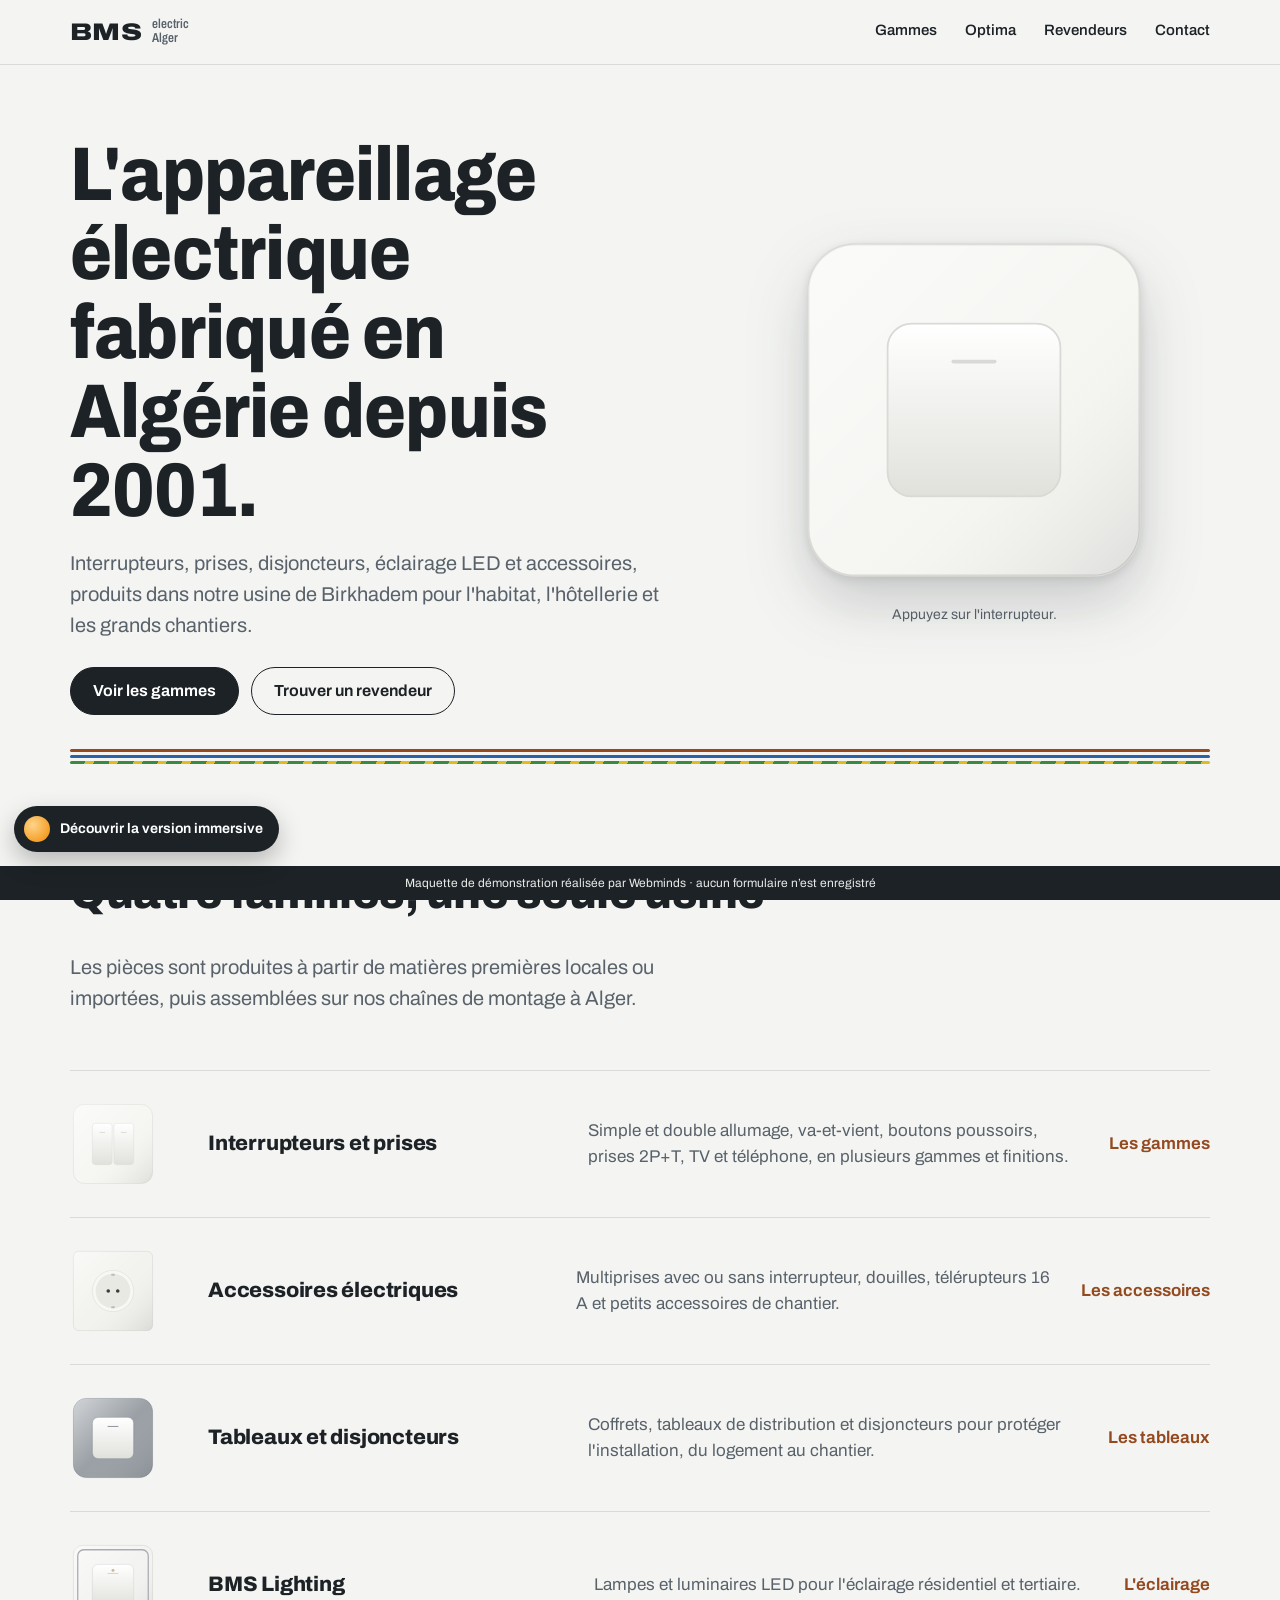
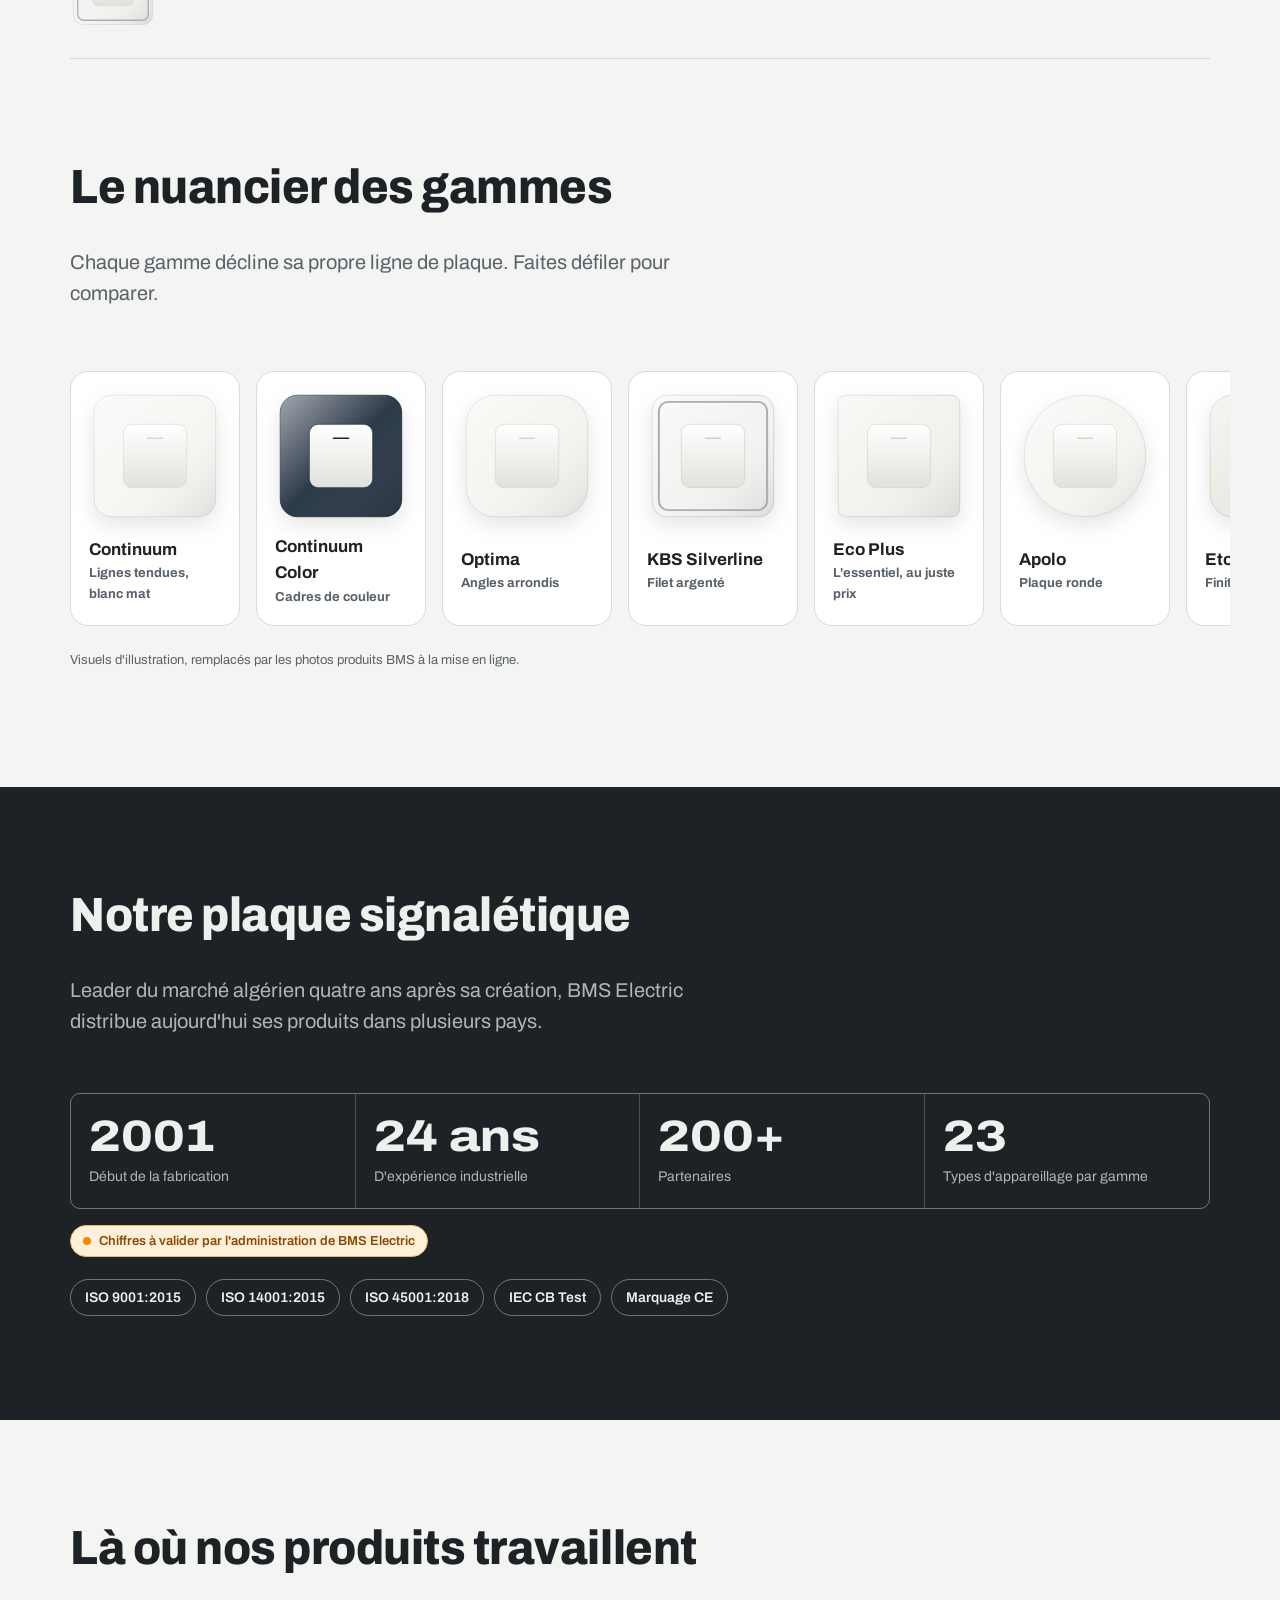
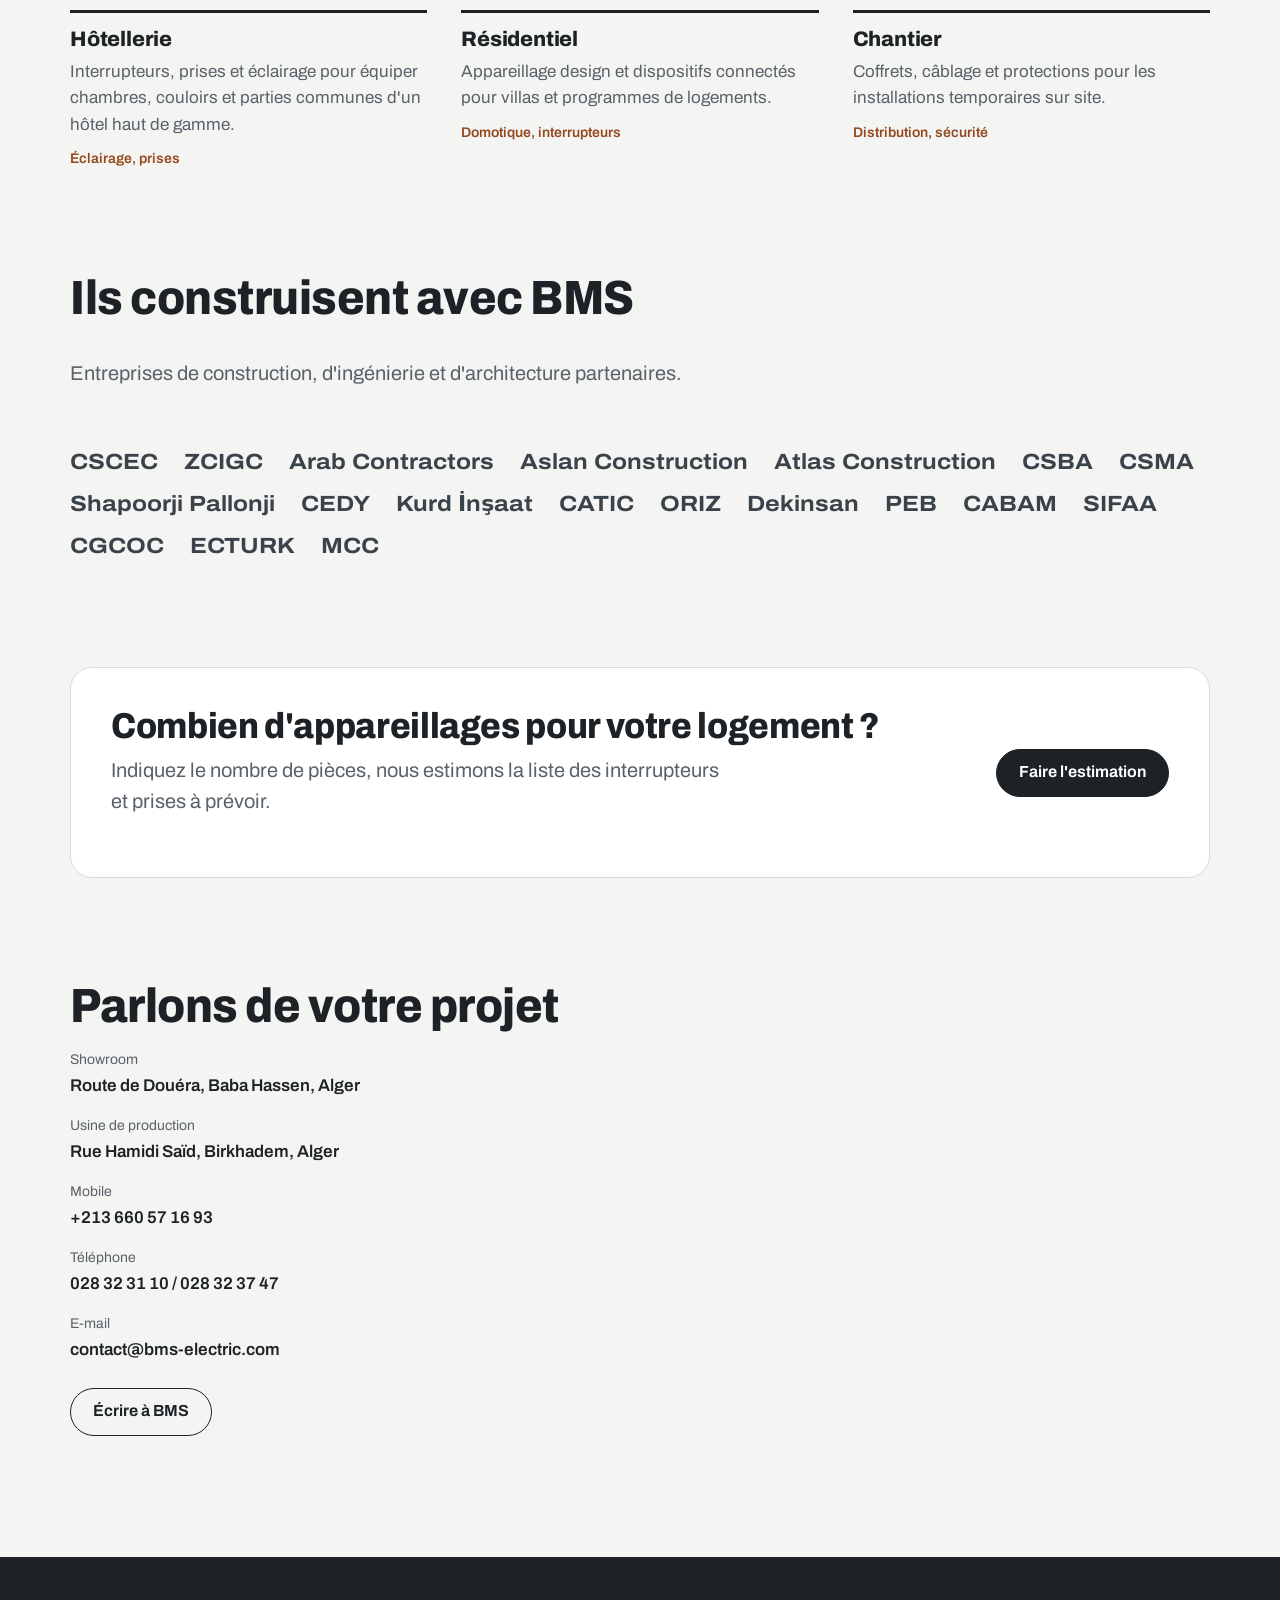
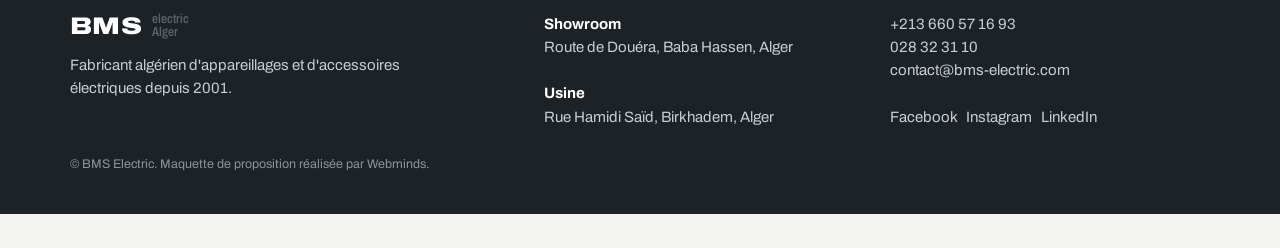
==== index.html @ ef1cf8ba "Maquette BMS Electric : version corporate (accueil, gammes, Optima, revendeurs, contact) et version " ====
<!doctype html>
<html lang="fr">
<head>
<meta charset="utf-8">
<meta name="viewport" content="width=device-width, initial-scale=1, viewport-fit=cover">
<meta name="robots" content="noindex, nofollow">
<title>BMS Electric, appareillage électrique fabriqué en Algérie</title>
<meta name="description" content="Interrupteurs, prises, disjoncteurs, éclairage LED et accessoires électriques fabriqués à Alger depuis 2001.">
<link rel="preload" href="assets/fonts/archivo-wdth.woff2" as="font" type="font/woff2" crossorigin>
<link rel="stylesheet" href="assets/css/main.css">
<link rel="icon" href="data:image/svg+xml,<svg xmlns='http://www.w3.org/2000/svg' viewBox='0 0 100 100'><rect x='10' y='10' width='80' height='80' rx='18' fill='%231D2226'/><rect x='34' y='30' width='32' height='40' rx='5' fill='%23fff'/></svg>">
</head>
<body data-page="accueil">

<main>
<section class="hero">
  <div class="wrap hero-grid">
    <div>
      <h1>L'appareillage électrique fabriqué en Algérie depuis 2001.</h1>
      <p class="lead">Interrupteurs, prises, disjoncteurs, éclairage LED et accessoires, produits dans notre usine de Birkhadem pour l'habitat, l'hôtellerie et les grands chantiers.</p>
      <div class="hero-actions">
        <a class="btn" href="gammes.html">Voir les gammes</a>
        <a class="btn ghost" href="revendeurs.html">Trouver un revendeur</a>
      </div>
    </div>
    <div class="hero-stage">
      <div class="glow" aria-hidden="true"></div>
      <button class="hero-plate" aria-pressed="false" aria-label="Interrupteur de démonstration"></button>
      <p class="hero-hint" aria-live="polite">Appuyez sur l'interrupteur.</p>
    </div>
  </div>
  <div class="wrap hero-wires" aria-hidden="true"><div class="fil"><i></i><i></i><i></i></div></div>
</section>

<section id="produits">
  <div class="wrap">
    <div class="sec-head">
      <h2>Quatre familles, une seule usine</h2>
      <p class="lead">Les pièces sont produites à partir de matières premières locales ou importées, puis assemblées sur nos chaînes de montage à Alger.</p>
    </div>
    <div class="familles">
      <a class="famille" href="gammes.html">
        <div class="ill" data-plate="continuum" data-mechs="double"></div>
        <h3>Interrupteurs et prises</h3>
        <p>Simple et double allumage, va-et-vient, boutons poussoirs, prises 2P+T, TV et téléphone, en plusieurs gammes et finitions.</p>
        <span class="go">Les gammes</span>
      </a>
      <a class="famille" href="gammes.html#accessoires">
        <div class="ill" data-plate="eco" data-mechs="prise"></div>
        <h3>Accessoires électriques</h3>
        <p>Multiprises avec ou sans interrupteur, douilles, télérupteurs 16 A et petits accessoires de chantier.</p>
        <span class="go">Les accessoires</span>
      </a>
      <a class="famille" href="gammes.html#tableaux">
        <div class="ill" data-plate="etanche" data-mechs="simple"></div>
        <h3>Tableaux et disjoncteurs</h3>
        <p>Coffrets, tableaux de distribution et disjoncteurs pour protéger l'installation, du logement au chantier.</p>
        <span class="go">Les tableaux</span>
      </a>
      <a class="famille" href="gammes.html#lighting">
        <div class="ill" data-plate="kbs" data-mechs="voyant"></div>
        <h3>BMS Lighting</h3>
        <p>Lampes et luminaires LED pour l'éclairage résidentiel et tertiaire.</p>
        <span class="go">L'éclairage</span>
      </a>
    </div>
  </div>
</section>

<section style="padding-top:0">
  <div class="wrap">
    <div class="sec-head">
      <h2>Le nuancier des gammes</h2>
      <p class="lead">Chaque gamme décline sa propre ligne de plaque. Faites défiler pour comparer.</p>
    </div>
    <div class="nuancier">
      <a href="gammes.html#continuum"><div data-plate="continuum" data-mechs="simple"></div><b>Continuum<small>Lignes tendues, blanc mat</small></b></a>
      <a href="gammes.html#color"><div data-plate="color" data-mechs="simple"></div><b>Continuum Color<small>Cadres de couleur</small></b></a>
      <a href="produit.html"><div data-plate="optima" data-mechs="simple"></div><b>Optima<small>Angles arrondis</small></b></a>
      <a href="gammes.html#kbs"><div data-plate="kbs" data-mechs="simple"></div><b>KBS Silverline<small>Filet argenté</small></b></a>
      <a href="gammes.html#eco"><div data-plate="eco" data-mechs="simple"></div><b>Eco Plus<small>L'essentiel, au juste prix</small></b></a>
      <a href="gammes.html#apolo"><div data-plate="apolo" data-mechs="simple"></div><b>Apolo<small>Plaque ronde</small></b></a>
      <a href="gammes.html#etoile"><div data-plate="etoile" data-mechs="simple"></div><b>Etoile<small>Finition chaude</small></b></a>
      <a href="gammes.html#etanche"><div data-plate="etanche" data-mechs="simple"></div><b>Série étanche<small>Extérieurs et locaux humides</small></b></a>
    </div>
    <p class="illus-note">Visuels d'illustration, remplacés par les photos produits BMS à la mise en ligne.</p>
  </div>
</section>

<section class="signaletique">
  <div class="wrap">
    <div class="sec-head">
      <h2>Notre plaque signalétique</h2>
      <p class="lead">Leader du marché algérien quatre ans après sa création, BMS Electric distribue aujourd'hui ses produits dans plusieurs pays.</p>
    </div>
    <div class="nameplate">
      <div><strong>2001</strong><span>Début de la fabrication</span></div>
      <div><strong>24 ans</strong><span>D'expérience industrielle</span></div>
      <div><strong>200+</strong><span>Partenaires</span></div>
      <div><strong>23</strong><span>Types d'appareillage par gamme</span></div>
    </div>
    <span class="avalider">Chiffres à valider par l'administration de BMS Electric</span>
    <div class="certifs" aria-label="Certifications">
      <span>ISO 9001:2015</span><span>ISO 14001:2015</span><span>ISO 45001:2018</span><span>IEC CB Test</span><span>Marquage CE</span>
    </div>
  </div>
</section>

<section>
  <div class="wrap">
    <div class="sec-head">
      <h2>Là où nos produits travaillent</h2>
    </div>
    <div class="apps">
      <div class="app"><h3>Hôtellerie</h3><p>Interrupteurs, prises et éclairage pour équiper chambres, couloirs et parties communes d'un hôtel haut de gamme.</p><div class="tags">Éclairage, prises</div></div>
      <div class="app"><h3>Résidentiel</h3><p>Appareillage design et dispositifs connectés pour villas et programmes de logements.</p><div class="tags">Domotique, interrupteurs</div></div>
      <div class="app"><h3>Chantier</h3><p>Coffrets, câblage et protections pour les installations temporaires sur site.</p><div class="tags">Distribution, sécurité</div></div>
    </div>
  </div>
</section>

<section style="padding-top:0">
  <div class="wrap">
    <div class="sec-head">
      <h2>Ils construisent avec BMS</h2>
      <p class="lead">Entreprises de construction, d'ingénierie et d'architecture partenaires.</p>
    </div>
    <div class="partners">
      <span>CSCEC</span><span>ZCIGC</span><span>Arab Contractors</span><span>Aslan Construction</span><span>Atlas Construction</span><span>CSBA</span><span>CSMA</span><span>Shapoorji Pallonji</span><span>CEDY</span><span>Kurd İnşaat</span><span>CATIC</span><span>ORIZ</span><span>Dekinsan</span><span>PEB</span><span>CABAM</span><span>SIFAA</span><span>CGCOC</span><span>ECTURK</span><span>MCC</span>
    </div>
  </div>
</section>

<section style="padding-top:0">
  <div class="wrap">
    <div class="calc-teaser">
      <div>
        <h2 style="font-size:clamp(26px,5vw,36px)">Combien d'appareillages pour votre logement ?</h2>
        <p class="lead" style="margin-top:10px">Indiquez le nombre de pièces, nous estimons la liste des interrupteurs et prises à prévoir.</p>
      </div>
      <a class="btn" href="revendeurs.html#calcul">Faire l'estimation</a>
    </div>
  </div>
</section>

<section id="contact" style="padding-top:0">
  <div class="wrap contact-grid">
    <div>
      <h2>Parlons de votre projet</h2>
      <dl class="coord">
        <dt>Showroom</dt><dd>Route de Douéra, Baba Hassen, Alger</dd>
        <dt>Usine de production</dt><dd>Rue Hamidi Saïd, Birkhadem, Alger</dd>
        <dt>Mobile</dt><dd><a href="tel:+213660571693">+213 660 57 16 93</a></dd>
        <dt>Téléphone</dt><dd><a href="tel:028323110">028 32 31 10</a> / <a href="tel:028323747">028 32 37 47</a></dd>
        <dt>E-mail</dt><dd><a href="mailto:contact@bms-electric.com">contact@bms-electric.com</a></dd>
      </dl>
      <p style="margin-top:24px"><a class="btn ghost" href="contact.html">Écrire à BMS</a></p>
    </div>
    <iframe class="map" title="BMS Electric sur la carte" loading="lazy" referrerpolicy="no-referrer-when-downgrade" src="https://www.google.com/maps/embed?pb=!1m18!1m12!1m3!1d1131.1814439786901!2d2.9611379337919557!3d36.687379763921626!2m3!1f0!2f0!3f0!3m2!1i1024!2i768!4f13.1!3m3!1m2!1s0x128faf1151274f85%3A0x25e2503c95ee1ff4!2sBMS%20-%20Electric!5e0!3m2!1sfr!2sdz!4v1747043719644!5m2!1sfr!2sdz"></iframe>
  </div>
</section>
</main>

<script src="assets/js/plates.js"></script>
<script src="assets/js/main.js"></script>
</body>
</html>
---- assets/css/main.css ----
@font-face{font-family:'Archivo';src:url(../fonts/archivo-wdth.woff2) format('woff2-variations');font-weight:100 900;font-stretch:62% 125%;font-display:swap}

:root{
  --paper:#F4F5F3;--white:#FFFFFF;--ink:#1D2226;--muted:#59626A;--line:#D8DBD7;
  --phase:#94491F;--neutre:#2B62A6;--terre-g:#3B8A3E;--terre-j:#E0BC22;
  --demo-h:34px;
  --wrap:1180px;
}
*{box-sizing:border-box}
html{-webkit-text-size-adjust:100%;scroll-behavior:smooth}
@media (prefers-reduced-motion:reduce){html{scroll-behavior:auto}*{animation:none!important;transition:none!important}}
body{margin:0;background:var(--paper);color:var(--ink);font-family:'Archivo',system-ui,sans-serif;font-size:17px;line-height:1.55;padding-bottom:var(--demo-h)}
img,svg{max-width:100%;display:block}
a{color:inherit}
:focus-visible{outline:2px solid var(--neutre);outline-offset:3px}
.wrap{max-width:var(--wrap);margin:0 auto;padding:0 20px}

/* Fil trois conducteurs : la signature graphique */
.fil{display:flex;flex-direction:column;gap:3px;width:100%}
.fil i{display:block;height:3px;border-radius:2px}
.fil i:nth-child(1){background:var(--phase)}
.fil i:nth-child(2){background:var(--neutre)}
.fil i:nth-child(3){background:repeating-linear-gradient(115deg,var(--terre-g) 0 14px,var(--terre-j) 14px 22px)}

/* En-tête */
.top{position:sticky;top:0;z-index:40;background:rgba(244,245,243,.92);backdrop-filter:saturate(1.4) blur(10px);-webkit-backdrop-filter:saturate(1.4) blur(10px);border-bottom:1px solid var(--line)}
.top .wrap{display:flex;align-items:center;justify-content:space-between;height:64px}
.logo{display:flex;align-items:center;gap:10px;text-decoration:none}
.logo b{font-stretch:125%;font-weight:850;font-size:24px;letter-spacing:.02em;line-height:1}
.logo span{font-stretch:75%;font-weight:600;font-size:13px;color:var(--muted);line-height:1.05}
.nav{display:none;gap:28px}
.nav a{text-decoration:none;font-weight:550;font-size:15px;padding:6px 0;border-bottom:2px solid transparent}
.nav a:hover,.nav a[aria-current]{border-color:var(--phase)}
.burger{width:44px;height:44px;border:1px solid var(--line);background:var(--white);border-radius:10px;display:grid;place-items:center;cursor:pointer}
.burger span{display:block;width:18px;height:2px;background:var(--ink);box-shadow:0 6px 0 var(--ink),0 -6px 0 var(--ink)}
.menu-mobile{display:none;border-top:1px solid var(--line);background:var(--paper)}
.menu-mobile.open{display:block}
.menu-mobile a{display:block;padding:15px 20px;text-decoration:none;font-weight:600;border-bottom:1px solid var(--line)}
@media (min-width:900px){.nav{display:flex}.burger{display:none}.menu-mobile{display:none!important}}

/* Boutons */
.btn{display:inline-flex;align-items:center;justify-content:center;min-height:48px;padding:0 22px;border-radius:999px;font:inherit;font-weight:650;font-size:16px;text-decoration:none;cursor:pointer;border:1.5px solid var(--ink);background:var(--ink);color:var(--white)}
.btn:hover{background:var(--phase);border-color:var(--phase)}
.btn.ghost{background:transparent;color:var(--ink)}
.btn.ghost:hover{background:var(--white)}

/* Titres */
h1,h2,h3{margin:0;font-weight:800;line-height:1.04;letter-spacing:-.01em}
h1{font-size:clamp(38px,9.6vw,76px);font-stretch:88%}
h2{font-size:clamp(30px,6.6vw,48px);font-stretch:92%}
h3{font-size:21px;font-stretch:100%}
.lead{font-size:clamp(17px,2.1vw,20px);color:var(--muted);max-width:56ch}
section{padding:72px 0}
@media (min-width:900px){section{padding:104px 0}}
.sec-head{display:grid;gap:14px;margin-bottom:36px;max-width:760px}

/* Hero */
.hero{padding:36px 0 0;position:relative;overflow:hidden}
.hero-grid{display:grid;gap:30px;align-items:center}
.hero h1{max-width:13ch}
.hero .lead{margin:18px 0 26px}
.hero-actions{display:flex;flex-wrap:wrap;gap:12px}
.hero-stage{position:relative;display:grid;place-items:center;padding:20px 0 0}
.hero-stage .glow{position:absolute;inset:-10% -30% auto;height:120%;background:radial-gradient(closest-side,rgba(242,170,70,.42),rgba(242,170,70,0));opacity:0;transition:opacity .5s}
.hero-stage.on .glow{opacity:1}
.hero-plate{width:min(76vw,330px);position:relative;cursor:pointer;filter:drop-shadow(0 26px 30px rgba(29,34,38,.18)) drop-shadow(0 3px 4px rgba(29,34,38,.12));border:0;background:none;padding:0}
.hero-plate:active{transform:scale(.985)}
.hero-hint{font-size:14px;color:var(--muted);margin-top:14px}
.hero-wires{width:100%;margin-top:34px}
@media (min-width:900px){
  .hero{padding-top:70px}
  .hero-grid{grid-template-columns:1.15fr .85fr}
  .hero-plate{width:360px}
}

/* Familles de produits : lignes, pas de cartes */
.familles{border-top:1px solid var(--line)}
.famille{display:grid;gap:10px;padding:26px 0;border-bottom:1px solid var(--line);text-decoration:none;align-items:center}
.famille p{margin:0;color:var(--muted);max-width:60ch}
.famille .go{font-weight:650;color:var(--phase)}
.famille .ill{width:86px}
@media (min-width:900px){.famille{grid-template-columns:110px 1fr 1.4fr auto;gap:28px;padding:30px 0}.famille:hover h3{color:var(--phase)}}

/* Nuancier des gammes */
.nuancier{scroll-padding-inline:20px;display:grid;grid-auto-flow:column;grid-auto-columns:minmax(170px,1fr);gap:16px;overflow-x:auto;scroll-snap-type:x mandatory;padding:6px 20px 18px;margin:0 -20px}
.nuancier a{scroll-snap-align:start;text-decoration:none;display:grid;gap:12px;padding:18px;border-radius:18px;background:var(--white);border:1px solid var(--line)}
.nuancier a:hover{border-color:var(--ink)}
.nuancier .plate{filter:drop-shadow(0 8px 10px rgba(0,0,0,.10))}
.nuancier b{font-size:17px}
.nuancier small{color:var(--muted);font-size:13px;display:block}
.illus-note{font-size:13px;color:var(--muted);margin-top:6px}

/* Plaque signalétique (chiffres) */
.signaletique{background:var(--ink);color:#EEF0EE}
.signaletique .lead{color:#AEB5BB}
.nameplate{border:1.5px solid #6F777E;border-radius:10px;display:grid;grid-template-columns:1fr 1fr;margin-top:34px}
.nameplate div{padding:20px 18px;border-right:1px solid #4A5157;border-bottom:1px solid #4A5157}
.nameplate div:nth-child(2n){border-right:0}
.nameplate strong{display:block;font-stretch:115%;font-size:clamp(28px,7vw,44px);font-weight:800;line-height:1}
.nameplate span{display:block;margin-top:8px;color:#AEB5BB;font-size:14px}
@media (min-width:900px){.nameplate{grid-template-columns:repeat(4,1fr)}.nameplate div{border-bottom:0}.nameplate div:nth-child(2n){border-right:1px solid #4A5157}.nameplate div:last-child{border-right:0}}
.certifs{display:flex;flex-wrap:wrap;gap:10px;margin-top:22px}
.certifs span{border:1px solid #6F777E;border-radius:999px;padding:7px 14px;font-size:14px;font-weight:600}

/* Pastille chiffres à valider */
.avalider{display:inline-flex;align-items:center;gap:8px;background:#FFF0DC;color:#8A4A00;border:1px solid #F2B766;border-radius:999px;padding:5px 12px;font-size:13px;font-weight:600}
.avalider::before{content:"";width:8px;height:8px;border-radius:50%;background:#F08A00}
.signaletique .avalider{margin-top:16px}

/* Applications */
.apps{display:grid;gap:18px}
.app{border-top:3px solid var(--ink);padding-top:16px}
.app p{color:var(--muted);margin:8px 0 0}
.app .tags{font-size:14px;color:var(--phase);font-weight:600;margin-top:10px}
@media (min-width:900px){.apps{grid-template-columns:repeat(3,1fr);gap:34px}}

/* Partenaires */
.partners{display:flex;flex-wrap:wrap;gap:8px 26px;font-stretch:112%;font-weight:700;font-size:clamp(17px,2.4vw,22px);color:#3B434A}
.partners span{white-space:nowrap}

/* Bandeau calculateur */
.calc-teaser{background:var(--white);border:1px solid var(--line);border-radius:22px;padding:28px;display:grid;gap:18px}
@media (min-width:900px){.calc-teaser{grid-template-columns:1.4fr auto;align-items:center;padding:40px}}

/* Contact */
.contact-grid{display:grid;gap:28px}
.coord dt{font-size:14px;color:var(--muted);margin-top:16px}
.coord dd{margin:2px 0 0;font-weight:600}
.coord dd a{text-decoration:none}
@media (min-width:900px){.contact-grid{grid-template-columns:1fr 1fr;gap:56px}}
.map{border:0;width:100%;height:340px;border-radius:18px;filter:grayscale(.35)}

/* Formulaires */
form.fake{display:grid;gap:14px}
.field{display:grid;gap:6px}
.field label{font-size:14px;font-weight:600}
.field input,.field select,.field textarea{font:inherit;font-size:16px;padding:13px 14px;border:1px solid #BFC4BF;border-radius:12px;background:var(--white);color:var(--ink);width:100%}
.field textarea{min-height:110px;resize:vertical}
.ok{display:none;background:#E7F3E7;border:1px solid #9BC89C;color:#1F5E22;padding:14px 16px;border-radius:12px;font-weight:600}
.ok.show{display:block}

/* Pied */
footer{background:var(--ink);color:#C9CED2;padding:56px 0 40px;font-size:15px}
footer .wrap{display:grid;gap:26px}
footer a{text-decoration:none}
footer .logo b{color:#fff}
footer small{color:#8C949B}
@media (min-width:900px){footer .wrap{grid-template-columns:1.4fr 1fr 1fr}}

/* Bandeau démo + pastille */
.demo{position:fixed;left:0;right:0;bottom:0;height:var(--demo-h);z-index:90;background:#1D2226;color:#E8EBE8;font-size:12px;display:flex;align-items:center;justify-content:center;text-align:center;padding:0 10px;line-height:1.2}
.switcher{position:fixed;left:14px;bottom:calc(var(--demo-h) + 14px);z-index:95;display:flex;align-items:center;gap:10px;padding:10px 16px 10px 10px;border-radius:999px;background:#1D2226;color:#fff;text-decoration:none;font-weight:650;font-size:14px;box-shadow:0 10px 24px rgba(0,0,0,.25)}
.switcher .dot{width:26px;height:26px;border-radius:50%;background:radial-gradient(circle at 35% 35%,#FFD48A,#F08A00);box-shadow:0 0 0 0 rgba(240,138,0,.6);animation:pulse 2.2s infinite}
@keyframes pulse{0%{box-shadow:0 0 0 0 rgba(240,138,0,.55)}70%{box-shadow:0 0 0 14px rgba(240,138,0,0)}100%{box-shadow:0 0 0 0 rgba(240,138,0,0)}}

/* Pages intérieures */
.page-head{padding:44px 0 30px}
.page-head .lead{margin-top:14px}
.crumb{font-size:14px;color:var(--muted);margin-bottom:14px}
.crumb a{text-decoration:none}

/* Gammes page */
.gamme-row{display:grid;gap:22px;padding:34px 0;border-top:1px solid var(--line);align-items:center}
.gamme-row .ill{max-width:320px}
.gamme-row ul{margin:12px 0 0;padding-left:18px;color:var(--muted)}
@media (min-width:900px){.gamme-row{grid-template-columns:320px 1fr;gap:60px}}

/* Fiche produit */
.fiche{display:grid;gap:30px}
.configur{background:var(--white);border:1px solid var(--line);border-radius:22px;padding:22px;display:grid;gap:18px;place-items:center}
.configur .plate{width:min(100%,420px);filter:drop-shadow(0 18px 22px rgba(0,0,0,.14))}
.choix{display:flex;flex-wrap:wrap;gap:8px}
.choix button{font:inherit;font-size:14px;font-weight:600;min-height:40px;padding:0 14px;border-radius:999px;border:1px solid #BFC4BF;background:var(--white);cursor:pointer;color:var(--ink)}
.choix button[aria-pressed="true"]{background:var(--ink);color:#fff;border-color:var(--ink)}
.refs{width:100%;border-collapse:collapse;font-size:15px}
.refs th,.refs td{text-align:left;padding:12px 8px;border-bottom:1px solid var(--line)}
.refs th{font-size:13px;color:var(--muted);font-weight:600}
.refs td:first-child{font-weight:750;white-space:nowrap}
.tbl-wrap{overflow-x:auto}
@media (min-width:900px){.fiche{grid-template-columns:1fr 1fr;gap:56px;align-items:start}.configur{position:sticky;top:90px}}

/* Calculateur */
.calc{display:grid;gap:26px}
.steppers{display:grid;gap:12px}
.stepper{display:flex;align-items:center;justify-content:space-between;gap:12px;background:var(--white);border:1px solid var(--line);border-radius:14px;padding:10px 12px 10px 16px}
.stepper b{font-weight:600}
.stepper .ctl{display:flex;align-items:center;gap:6px}
.stepper button{width:40px;height:40px;border-radius:50%;border:1px solid #BFC4BF;background:var(--paper);font:inherit;font-size:20px;cursor:pointer;color:var(--ink)}
.stepper output{min-width:28px;text-align:center;font-weight:800;font-size:18px}
.resultat{background:var(--ink);color:#fff;border-radius:22px;padding:24px}
.resultat ul{list-style:none;padding:0;margin:16px 0 0;display:grid;gap:10px}
.resultat li{display:flex;justify-content:space-between;gap:16px;border-bottom:1px solid #3D454C;padding-bottom:10px}
.resultat li strong{font-size:22px;font-stretch:115%}
.resultat small{display:block;color:#AEB5BB;margin-top:14px}
@media (min-width:900px){.calc{grid-template-columns:1fr 1fr;gap:48px;align-items:start}}
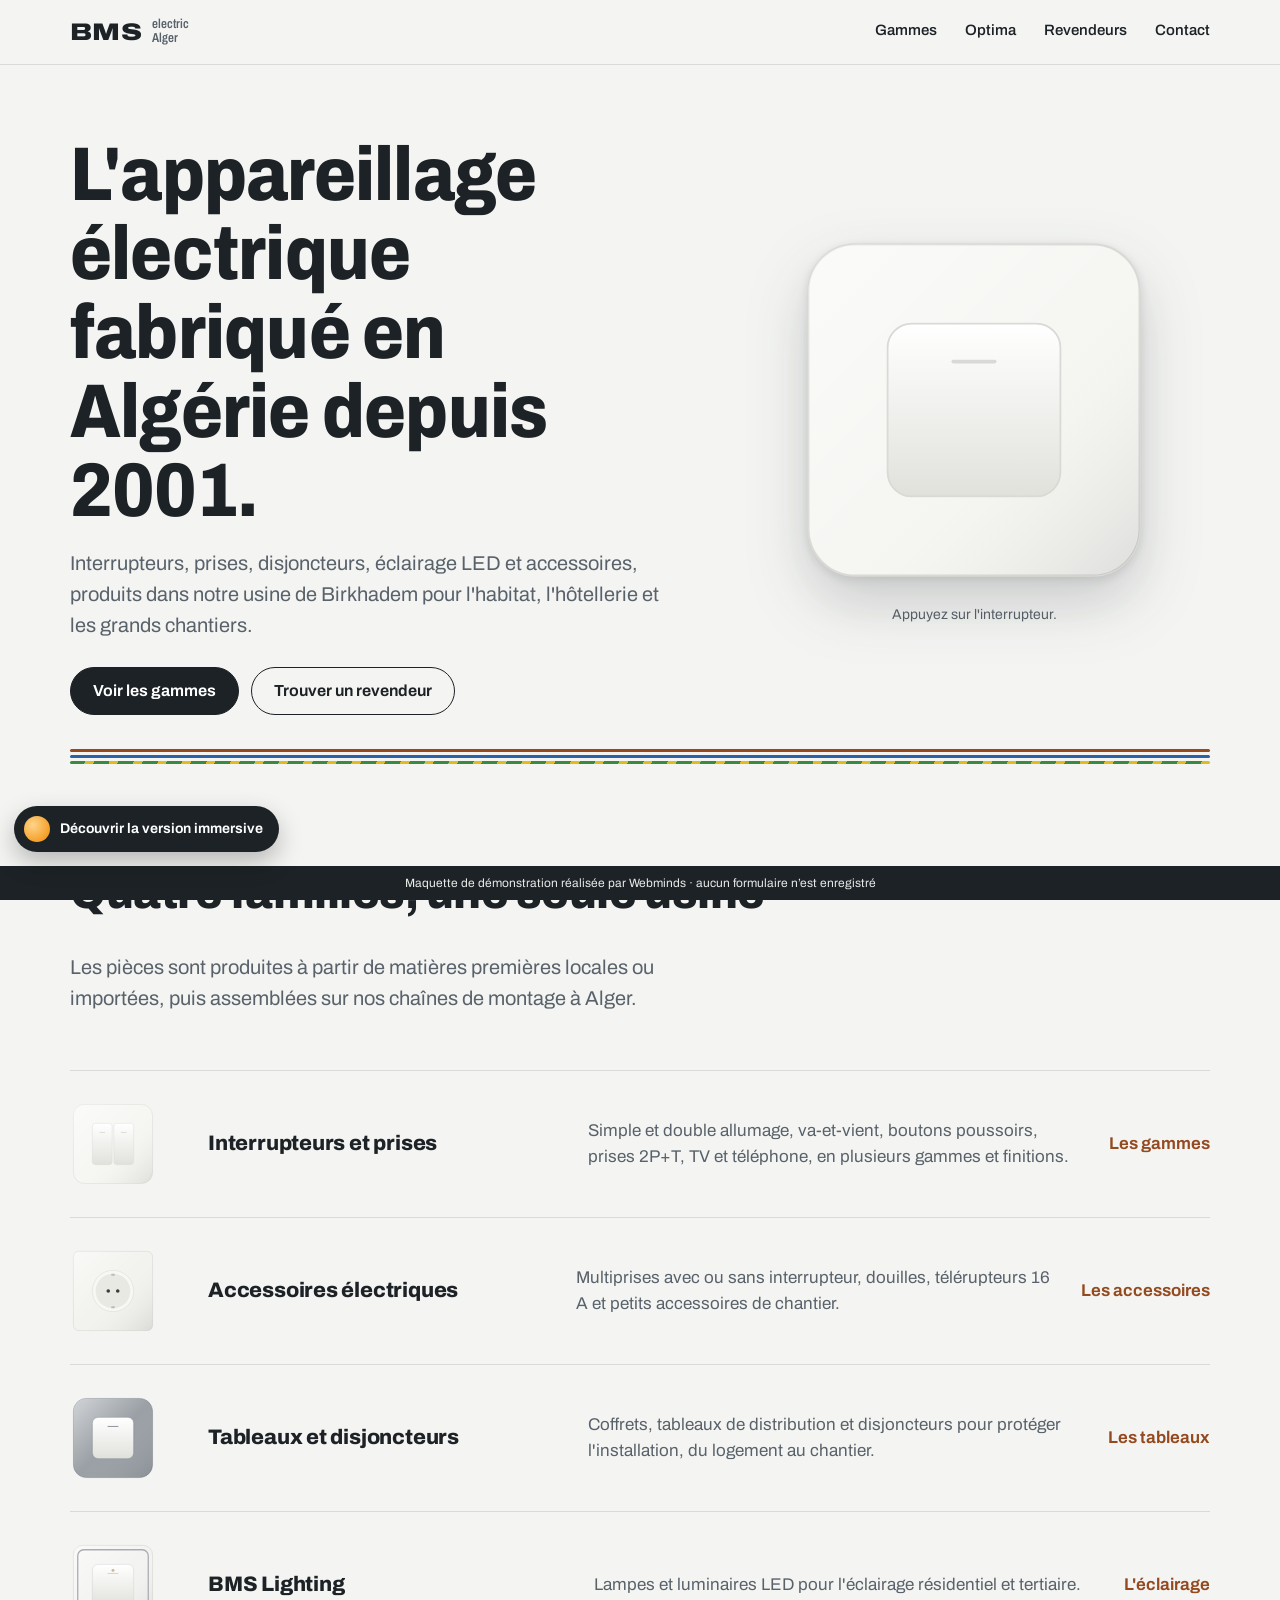
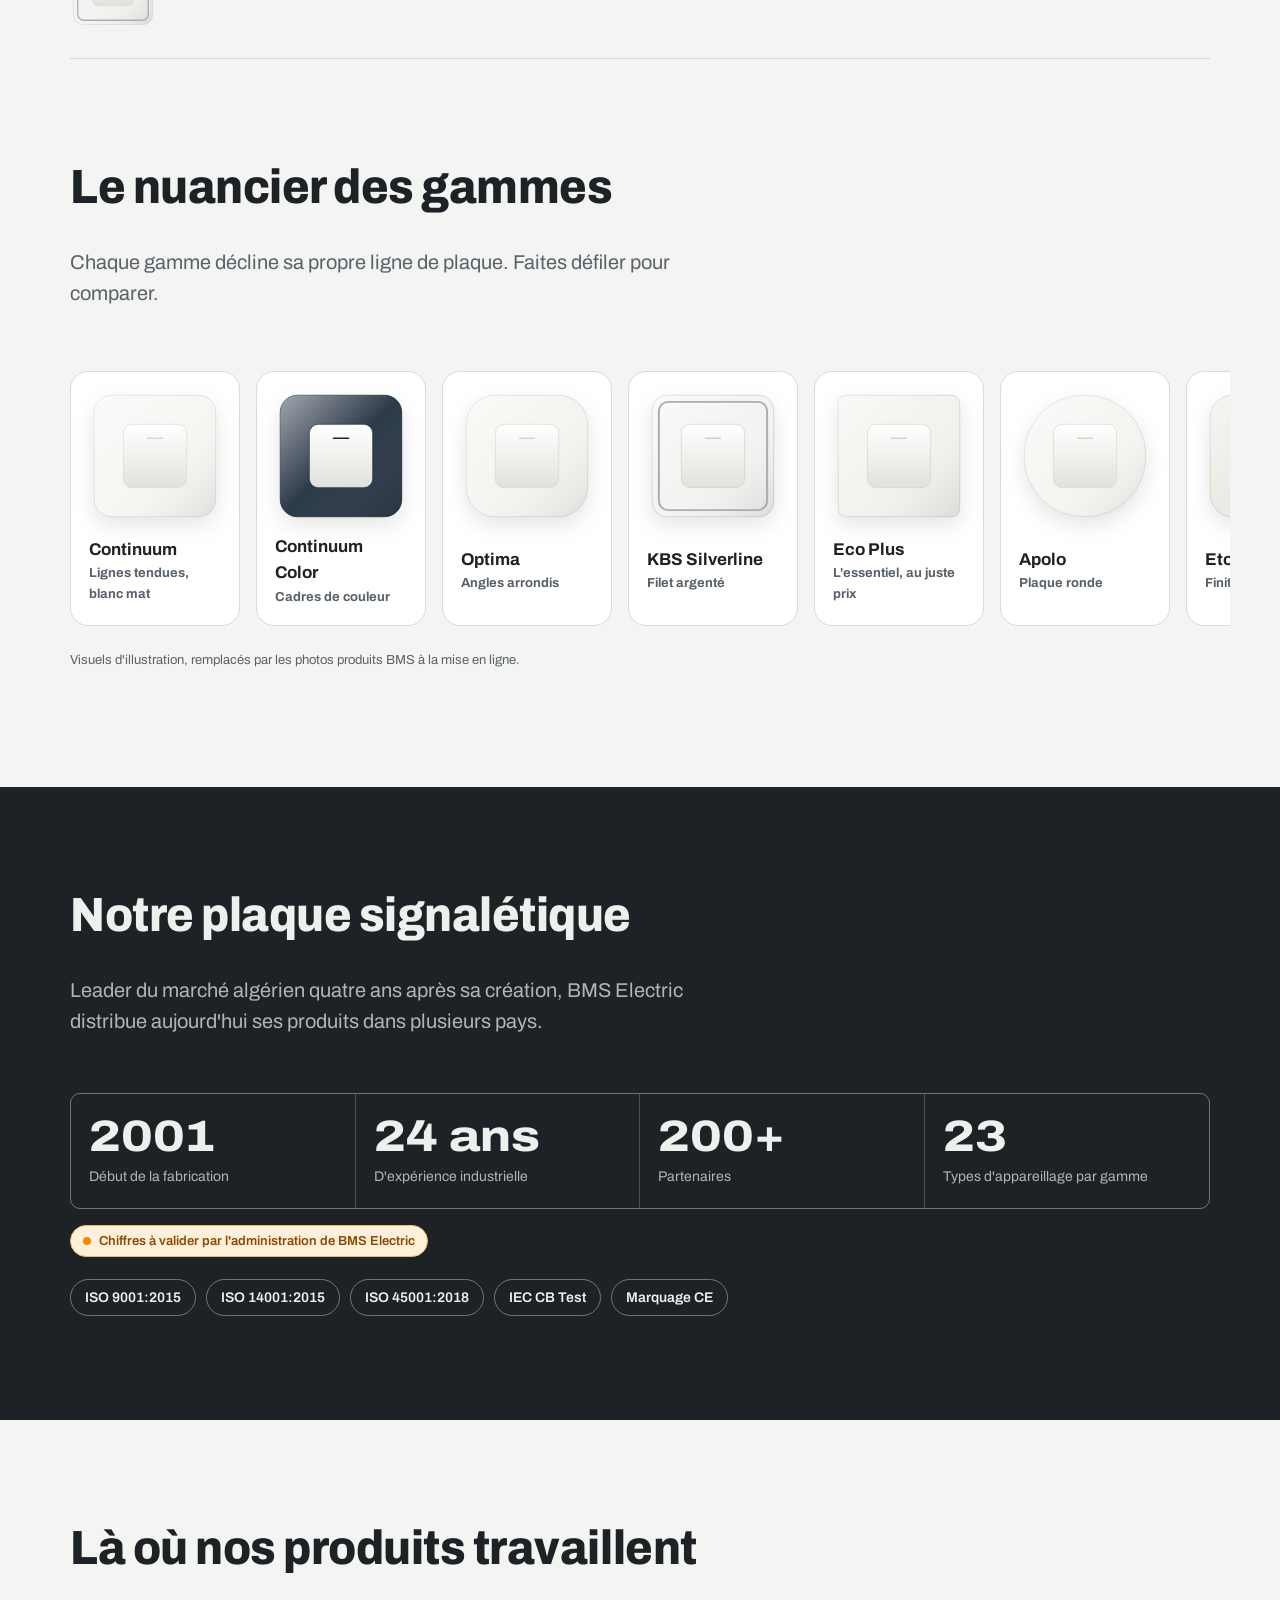
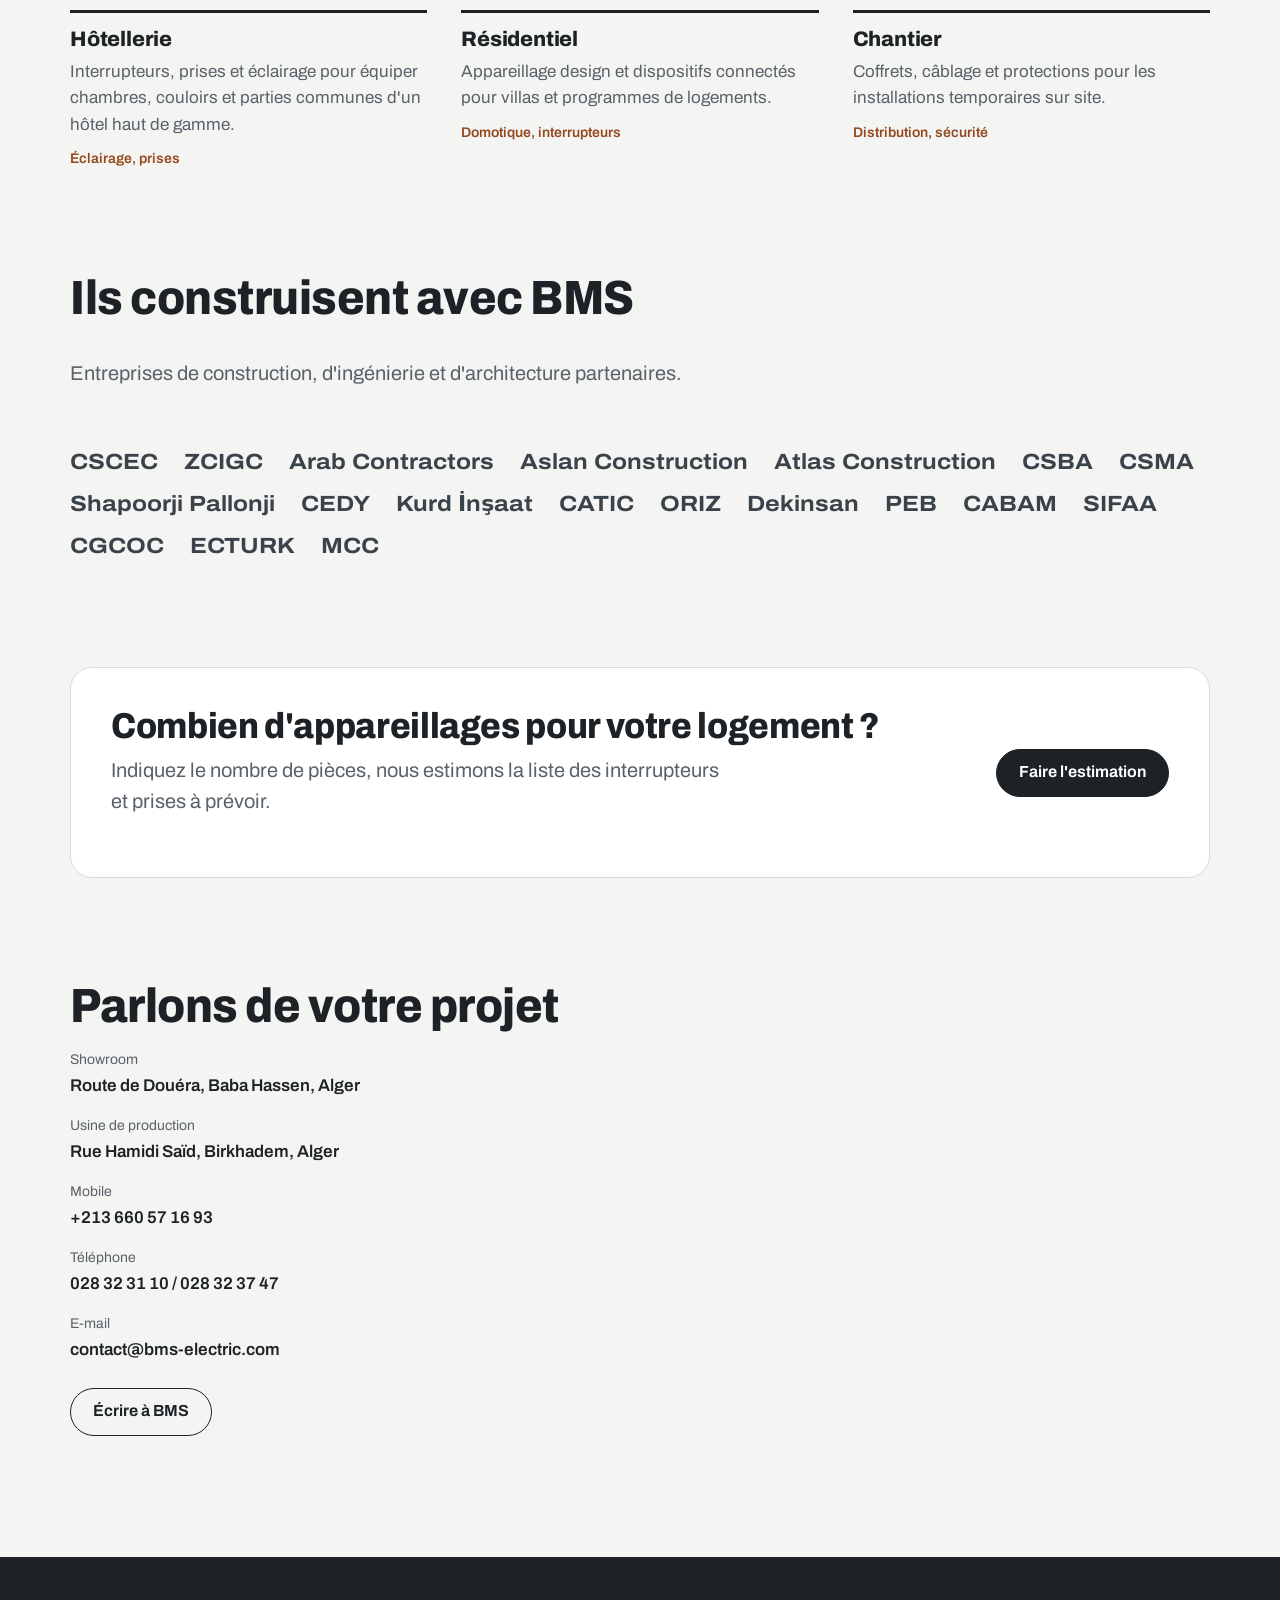
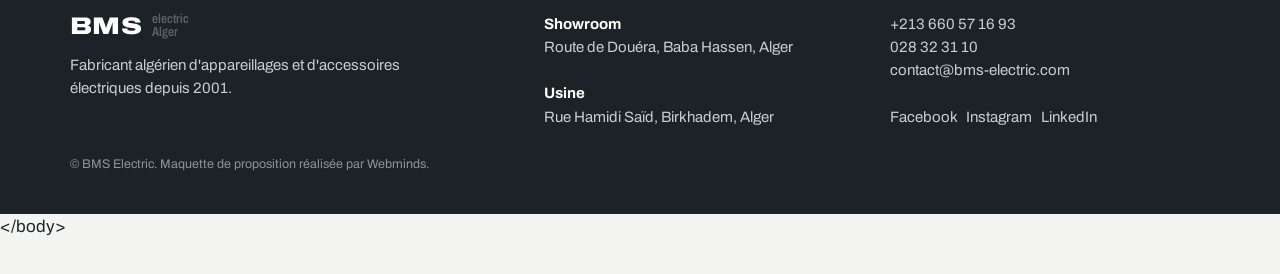
==== commit 578cb168: "Branchement Webminds Radar (suivi des visites)" ====
--- a/index.html
+++ b/index.html
@@ -163,5 +163,5 @@
 
 <script src="assets/js/plates.js"></script>
 <script src="assets/js/main.js"></script>
-</body>
+<<script src="https://radar-xi-flax.vercel.app/t.js" defer></script>/body>
 </html>
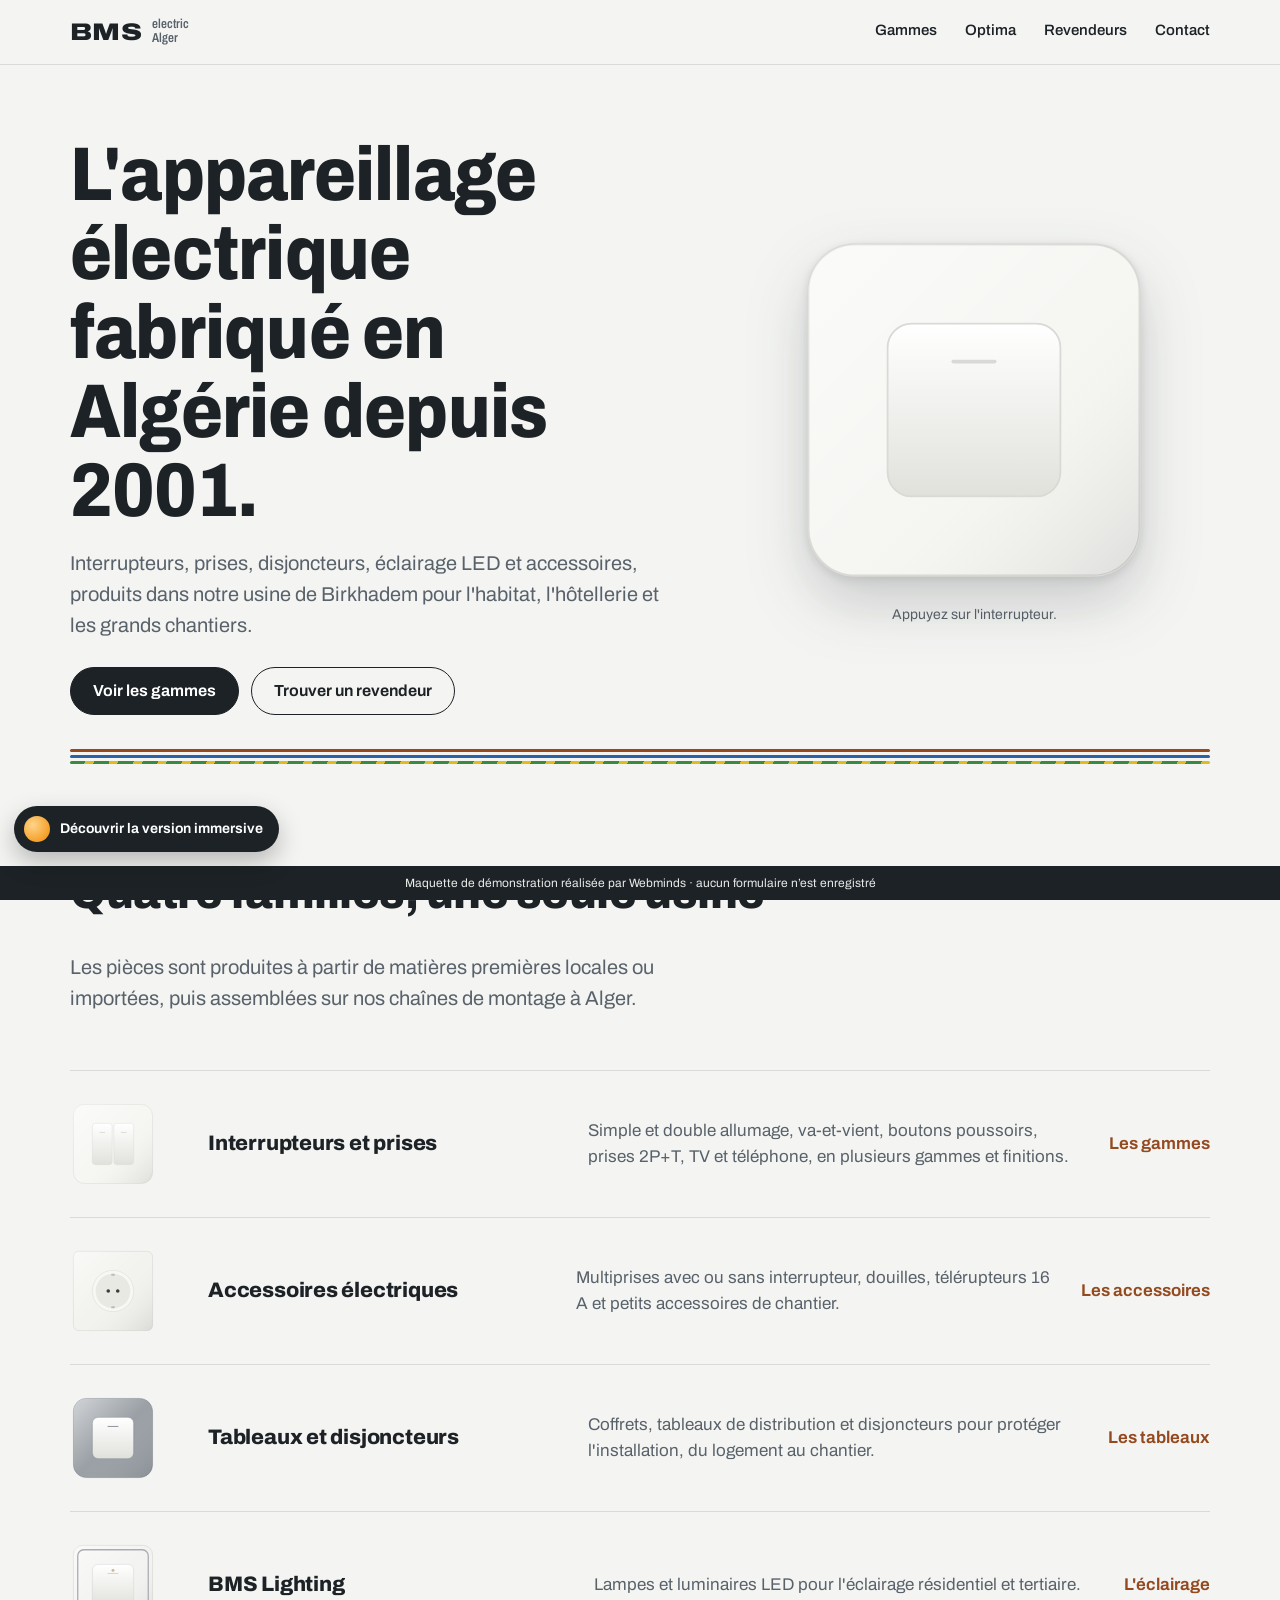
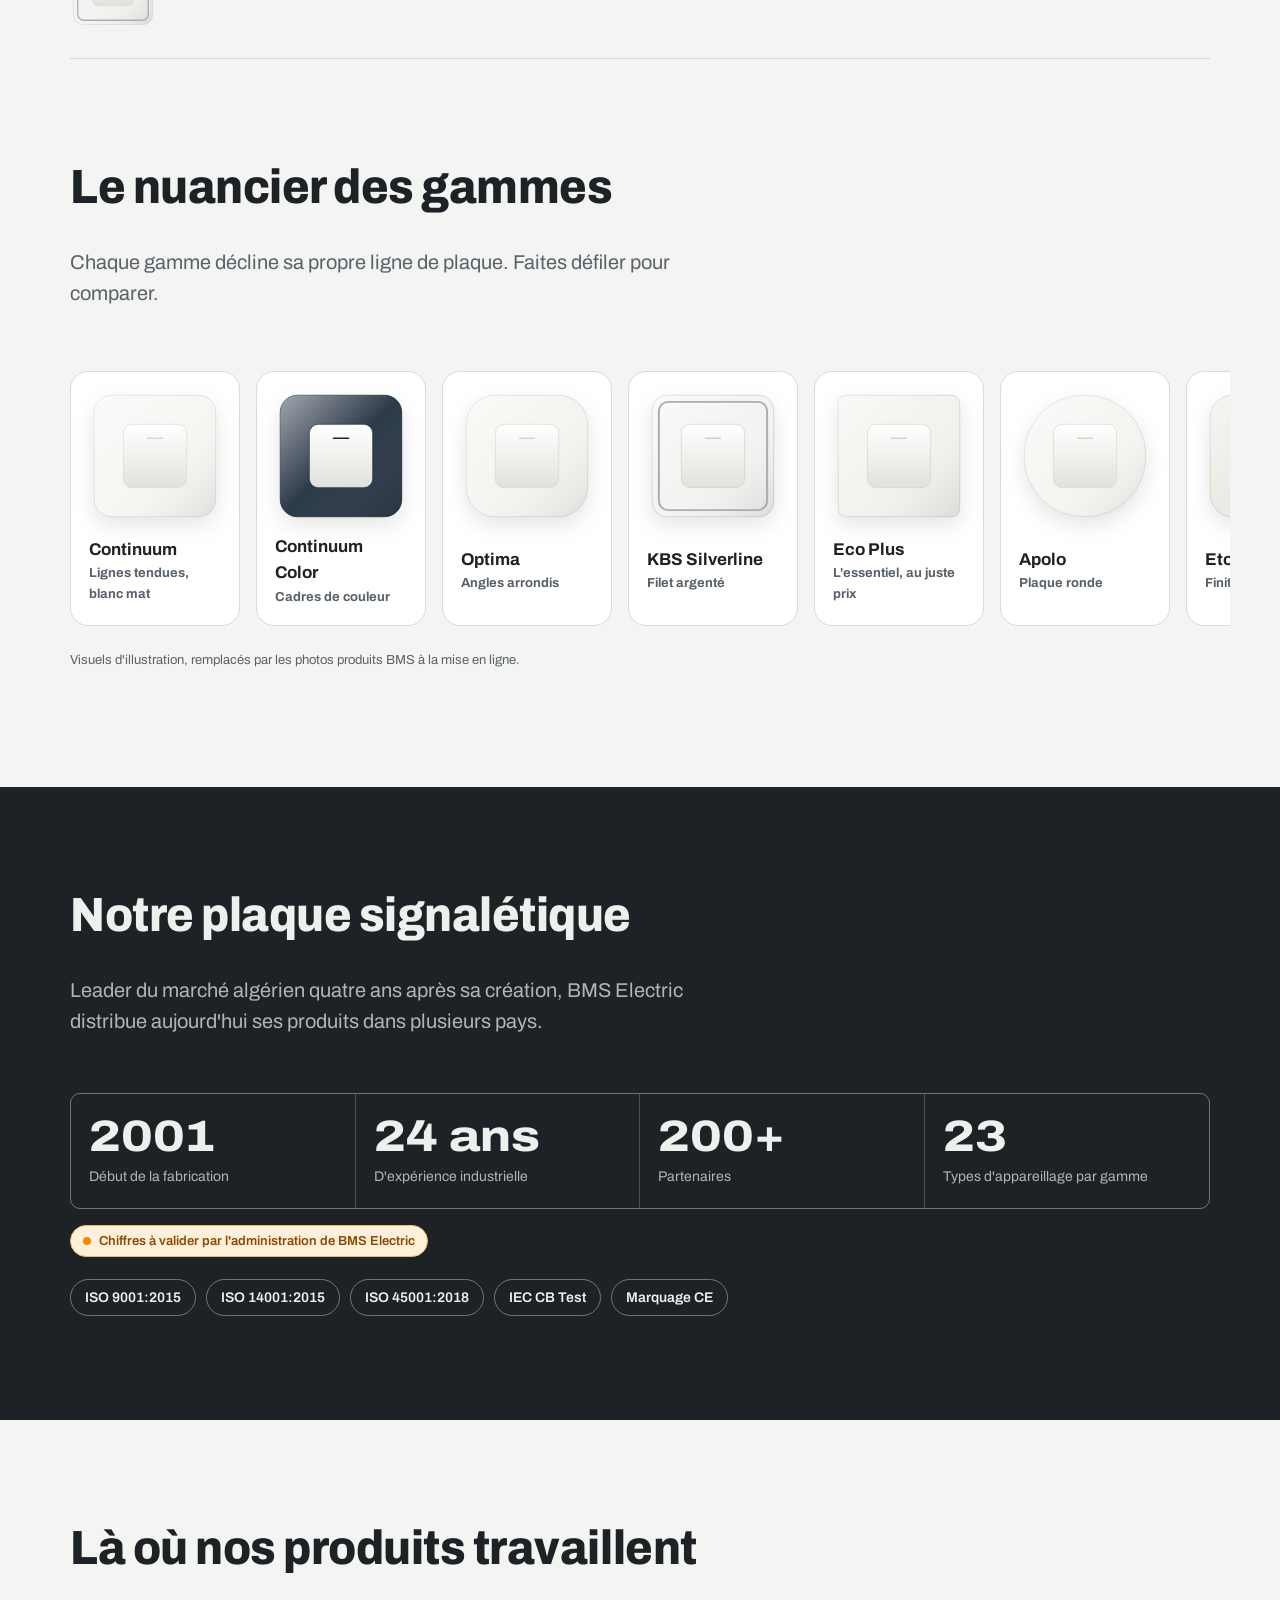
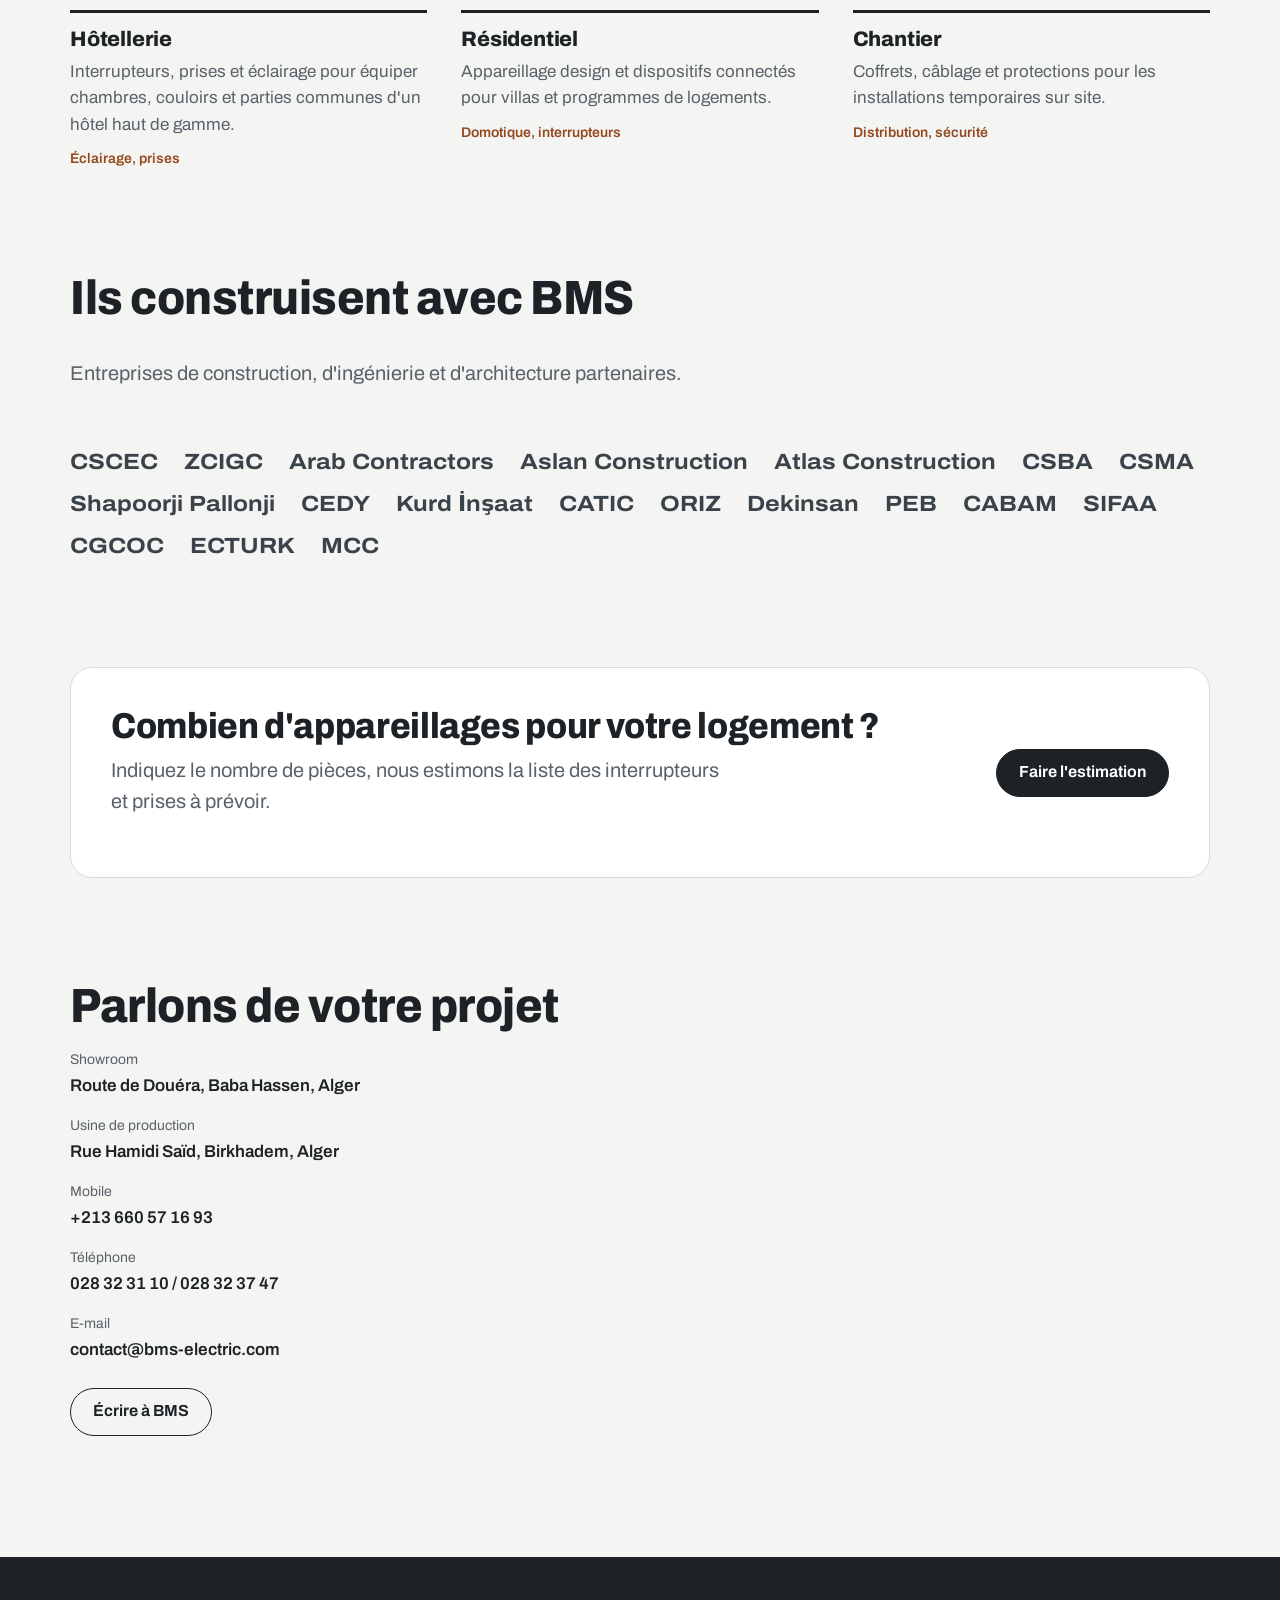
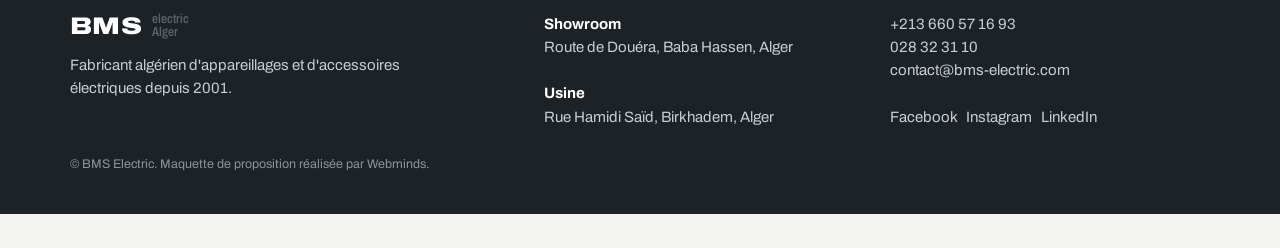
==== commit a3ef65e7: "Retrait du suivi Webminds Radar" ====
--- a/index.html
+++ b/index.html
@@ -163,5 +163,5 @@
 
 <script src="assets/js/plates.js"></script>
 <script src="assets/js/main.js"></script>
-<<script src="https://radar-xi-flax.vercel.app/t.js" defer></script>/body>
+</body>
 </html>
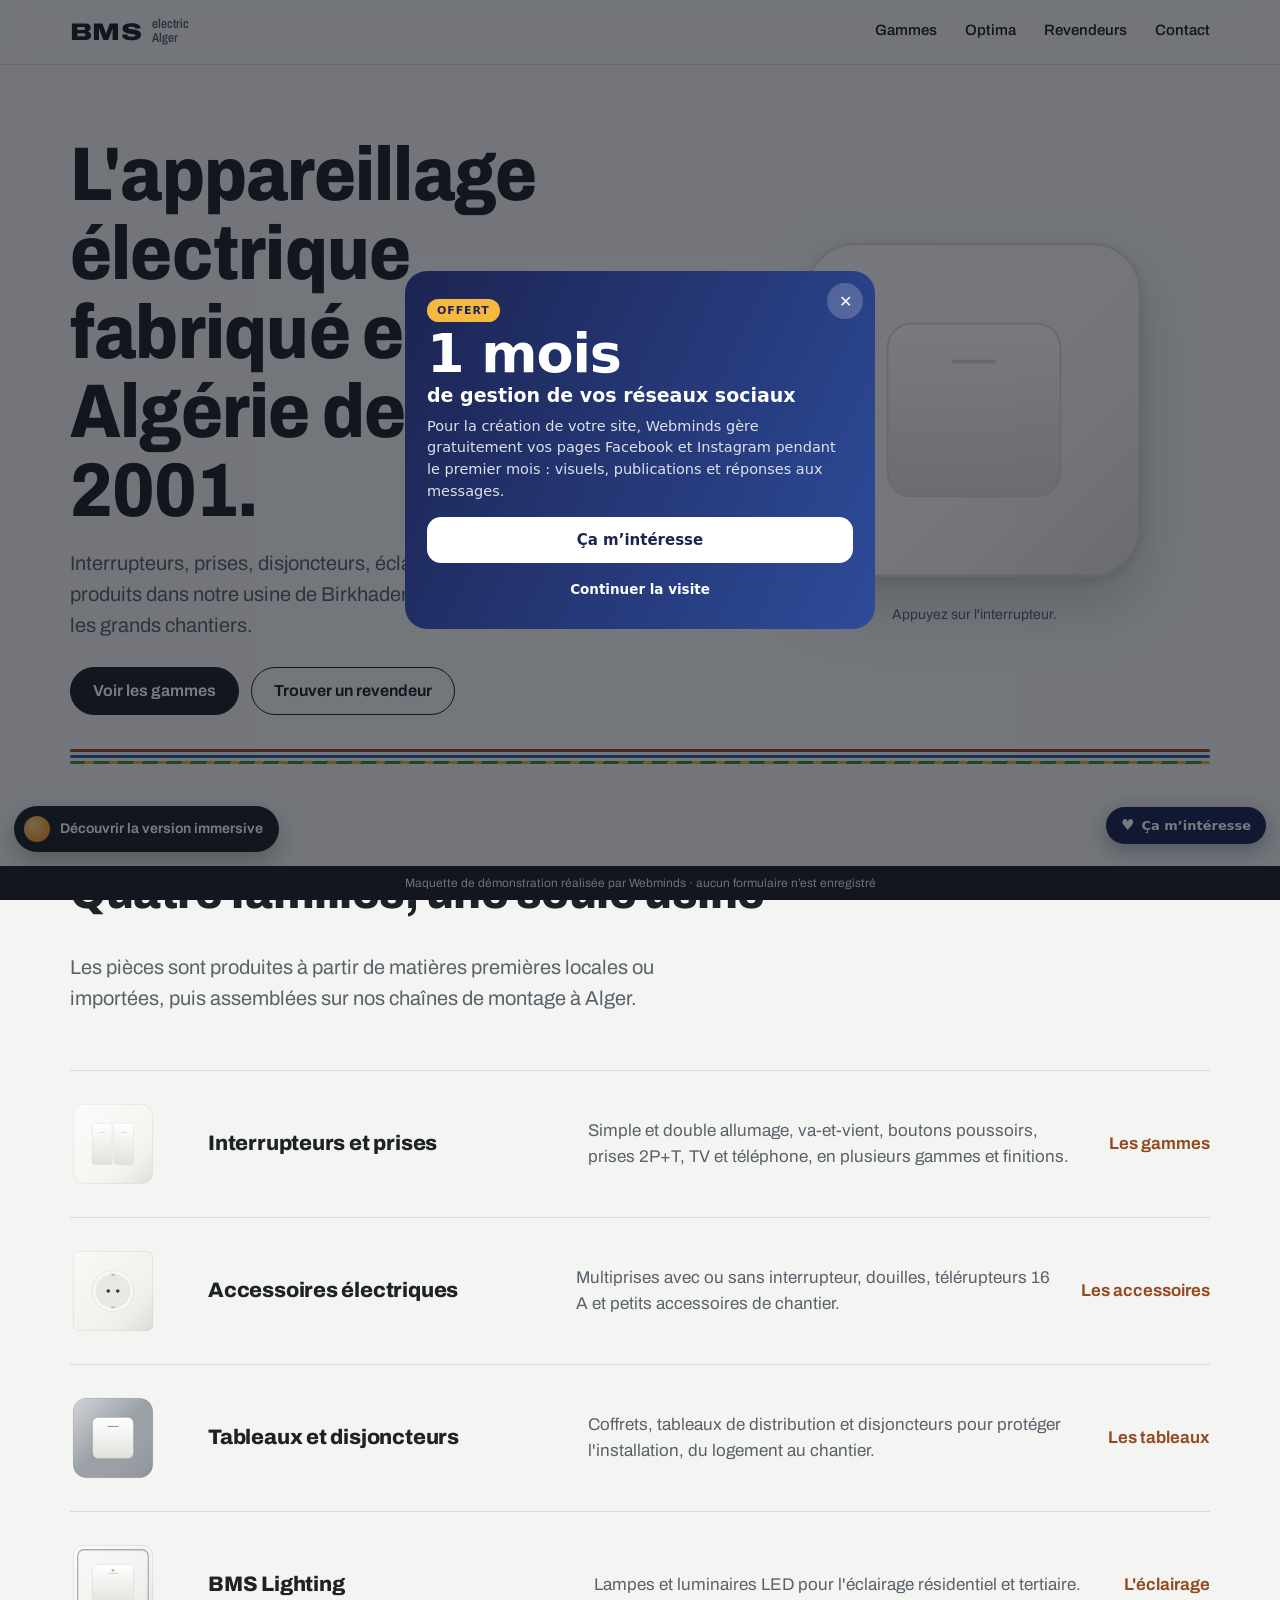
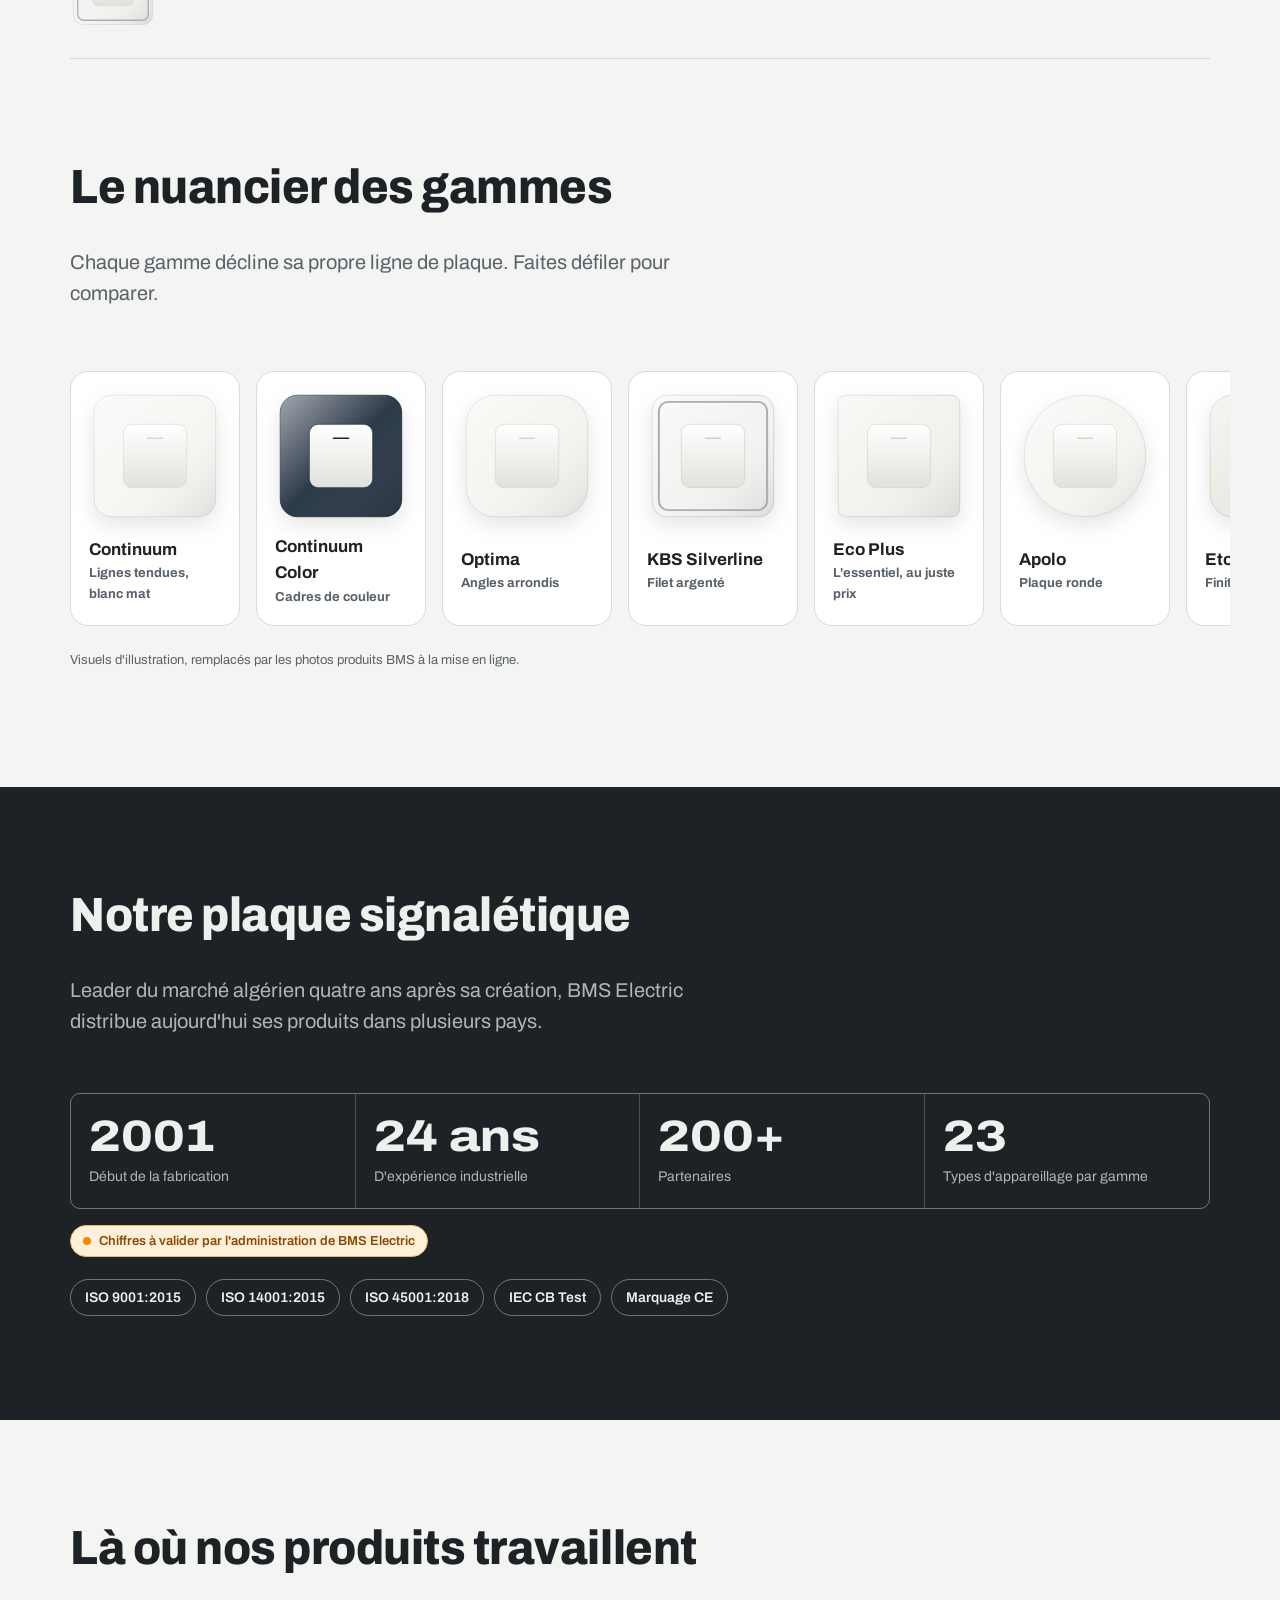
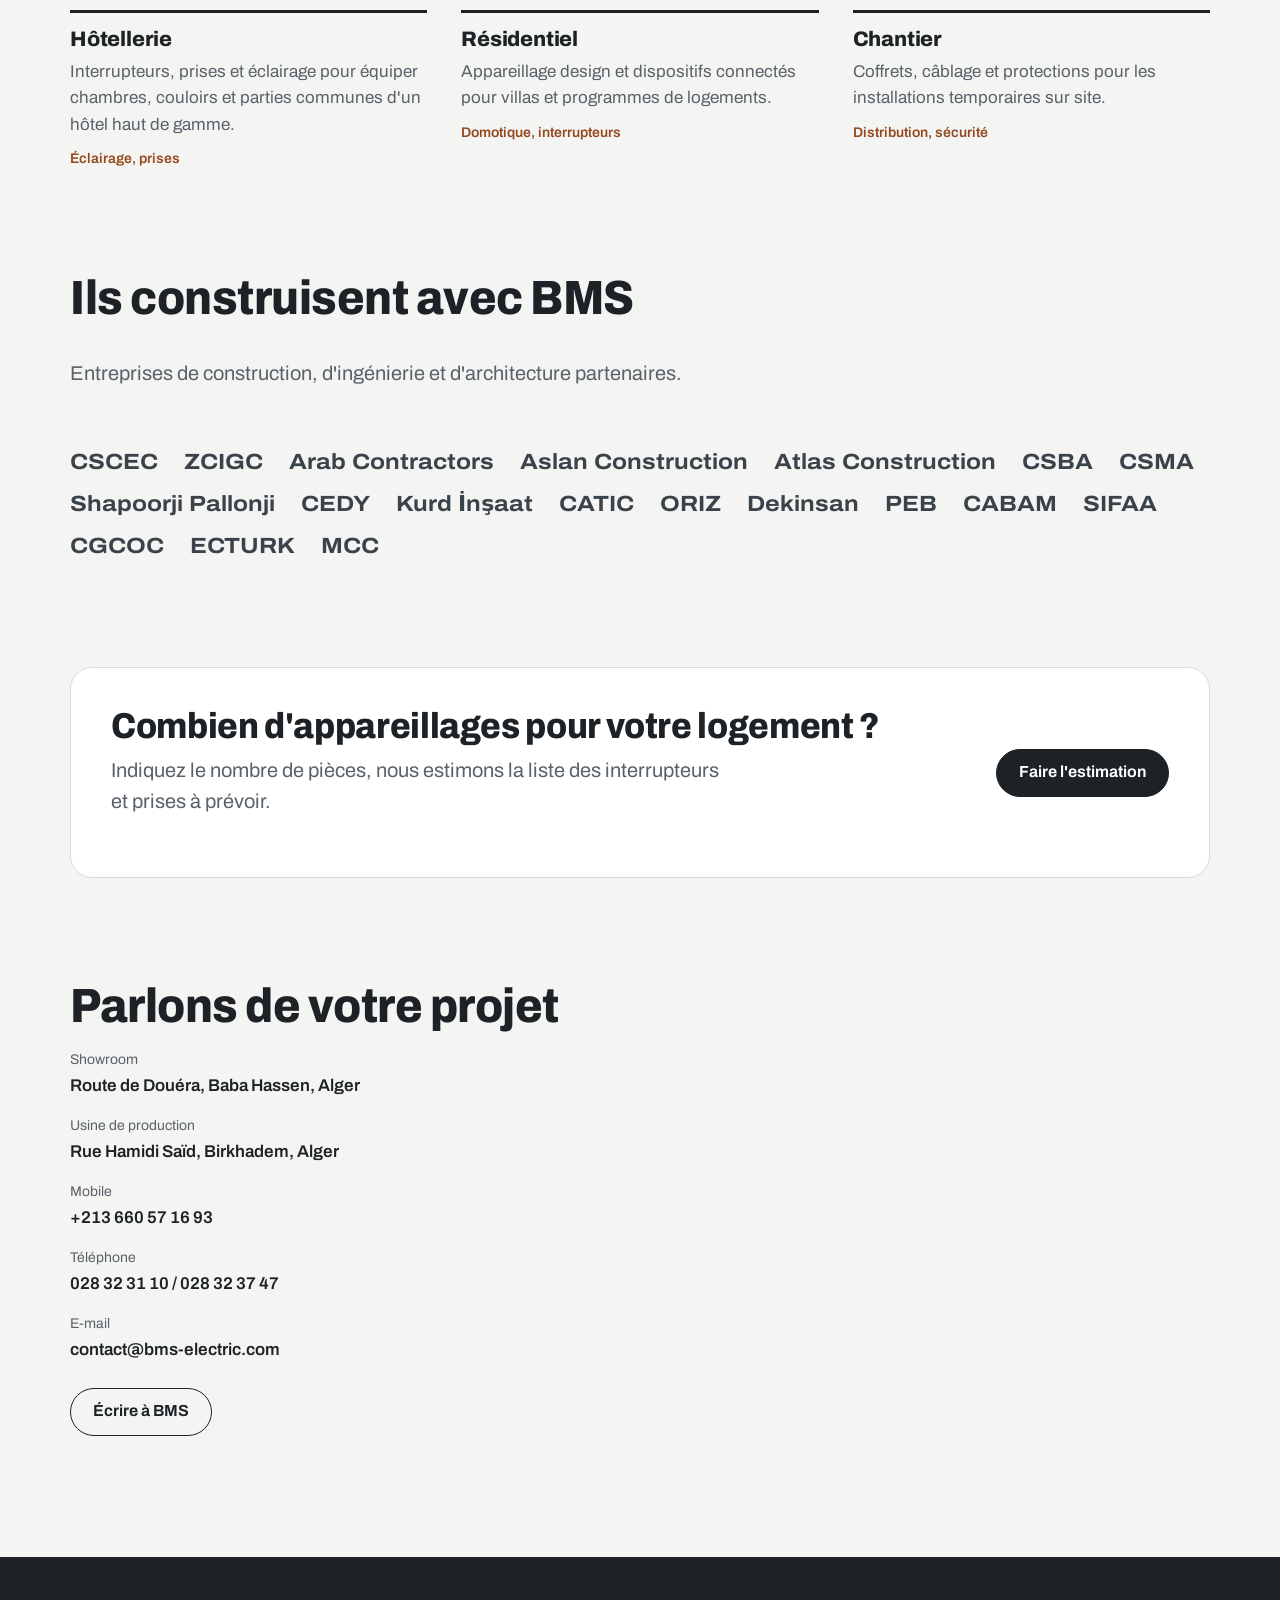
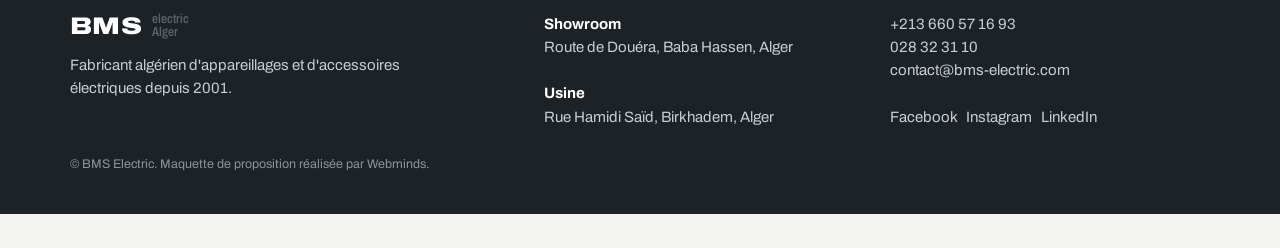
==== commit cbda6adf: "Pop-up « 1 mois de réseaux sociaux offert » et bouton « Ça m'intéresse » (envoi WhatsApp)" ====
--- a/index.html
+++ b/index.html
@@ -163,5 +163,42 @@
 
 <script src="assets/js/plates.js"></script>
 <script src="assets/js/main.js"></script>
-</body>
+<script data-wml>(function(){if(window.__wmL)return;window.__wmL=1;
+var C={"p": "BMS Electric", "mail": null, "wa": "213797372452", "v": [["/", "Version corporate", "Claire et rassurante"], ["/courant/", "Version « Courant »", ""]]};
+function ready(f){document.readyState==='loading'?document.addEventListener('DOMContentLoaded',f):f()}
+ready(function(){
+var css='.wmL-b{position:fixed;right:14px;bottom:calc(56px + env(safe-area-inset-bottom));z-index:2147483000;border:0;border-radius:999px;background:#1C2452;color:#fff;font:700 13px/1 system-ui,-apple-system,Segoe UI,Roboto,sans-serif;padding:11px 15px;box-shadow:0 6px 22px rgba(20,30,60,.35);cursor:pointer;display:flex;align-items:center;gap:7px}'
++'@media(max-width:520px){.wmL-b{bottom:calc(112px + env(safe-area-inset-bottom));font-size:12.5px;padding:10px 13px}}'
++'.wmL-m{position:fixed;inset:0;z-index:2147483001;background:rgba(10,14,25,.55);display:none;align-items:flex-end;justify-content:center;font-family:system-ui,-apple-system,Segoe UI,Roboto,sans-serif}.wmL-m.on{display:flex}@media(min-width:700px){.wmL-m{align-items:center;padding:20px}}'
++'.wmL-x{box-sizing:border-box;position:relative;background:#fff;color:#1C2452;width:100%;max-width:470px;max-height:92vh;overflow:auto;border-radius:22px 22px 0 0;padding:24px 22px calc(22px + env(safe-area-inset-bottom));text-align:left}@media(min-width:700px){.wmL-x{border-radius:22px}}'
++'.wmL-x *{box-sizing:border-box}.wmL-c{position:absolute;top:12px;right:12px;width:36px;height:36px;border:0;border-radius:50%;background:#F0F2F1;font-size:16px;cursor:pointer;color:#1C2452}'
++'.wmL-x h3{font:800 26px/1.1 system-ui,-apple-system,sans-serif;margin:4px 40px 10px 0;color:inherit}.wmL-x p{margin:0 0 14px;line-height:1.5;font-size:14.5px;opacity:.85}'
++'.wmL-o{background:linear-gradient(115deg,#1C2452,#2E4B9A);color:#fff}.wmL-o .wmL-c{background:rgba(255,255,255,.2);color:#fff}.wmL-big{font:900 54px/.95 system-ui,-apple-system,sans-serif;letter-spacing:-.02em;margin:6px 0 2px}.wmL-big small{display:block;font-size:19px;font-weight:700;letter-spacing:0;margin-top:6px}'
++'.wmL-tag{display:inline-block;background:#F5B841;color:#1C2452;font:800 11px system-ui,sans-serif;letter-spacing:.08em;border-radius:999px;padding:5px 10px}'
++'.wmL-btn{display:flex;align-items:center;justify-content:center;width:100%;border:0;border-radius:14px;padding:14px;font:800 15px system-ui,-apple-system,sans-serif;cursor:pointer;margin-top:8px}.wmL-w{background:#fff;color:#1C2452}.wmL-g{background:#1FAF55;color:#fff}.wmL-n{background:#1C2452;color:#fff}.wmL-l{background:transparent;color:inherit;font-weight:600;font-size:13.5px;padding:10px}'
++'.wmL-s{font:700 11.5px system-ui,sans-serif;text-transform:uppercase;letter-spacing:.06em;opacity:.6;margin:12px 0 8px}.wmL-ch{display:grid;gap:8px}.wmL-ch label{display:flex;align-items:center;gap:10px;border:1.5px solid #E2E6E3;border-radius:12px;padding:11px 12px;cursor:pointer;font-size:14px;font-weight:600}.wmL-ch label small{display:block;font-weight:500;opacity:.65;font-size:12px}.wmL-ch input{width:18px;height:18px;flex:none;accent-color:#1FAF55}'
++'.wmL-f{display:grid;gap:8px;margin:12px 0 6px}.wmL-f input{border:1.5px solid #E2E6E3;border-radius:12px;padding:12px;font:500 16px system-ui,sans-serif;color:#1C2452;background:#fff;-webkit-user-select:text!important;user-select:text!important;width:100%}'
++'.wmL-ok{text-align:center}.wmL-ok i{display:grid;place-items:center;width:64px;height:64px;margin:6px auto 12px;border-radius:50%;background:#E8F7EE;color:#1FAF55;font-style:normal;font-size:30px}';
+var st=document.createElement('style');st.textContent=css;document.head.appendChild(st);
+function ss(k,v){try{if(v===undefined)return sessionStorage.getItem(k);sessionStorage.setItem(k,v)}catch(e){}}
+var p=location.pathname,cur=0;C.v.forEach(function(v,i){if(v[0]!=='/'&&p.indexOf(v[0])===0)cur=i});
+var off=document.createElement('div');off.className='wmL-m';off.innerHTML='<div class="wmL-x wmL-o" role="dialog" aria-modal="true"><button class="wmL-c" type="button" aria-label="Fermer">✕</button><span class="wmL-tag">OFFERT</span><div class="wmL-big">1 mois<small>de gestion de vos réseaux sociaux</small></div><p style="margin-top:12px">Pour la création de votre site, Webminds gère gratuitement vos pages Facebook et Instagram pendant le premier mois : visuels, publications et réponses aux messages.</p><button class="wmL-btn wmL-w" type="button" data-i>Ça m’intéresse</button><button class="wmL-btn wmL-l" type="button" data-c>Continuer la visite</button></div>';
+var ch='';C.v.forEach(function(v,i){ch+='<label><input type="radio" name="wmLv" value="'+v[1]+'"'+(i===cur?' checked':'')+'><span>'+v[1]+(v[2]?'<small>'+v[2]+'</small>':'')+'</span></label>'});
+var it=document.createElement('div');it.className='wmL-m';it.innerHTML='<div class="wmL-x" role="dialog" aria-modal="true"><button class="wmL-c" type="button" aria-label="Fermer">✕</button><div data-s1><h3>Cette maquette vous plaît ?</h3><p>Choisissez la version qui vous intéresse : Webminds vous recontacte pour vous la présenter.</p>'+(C.v.length>1?'<div class="wmL-s">La version préférée</div><div class="wmL-ch">'+ch+'</div>':'')+'<div class="wmL-s">En plus</div><div class="wmL-ch"><label><input type="checkbox" value="Gestion des réseaux sociaux (1 mois offert)"><span>Réseaux sociaux<small>1 mois de gestion offert avec le site</small></span></label></div><div class="wmL-f"><input name="n" placeholder="Votre nom" autocomplete="name"><input name="t" type="tel" inputmode="tel" placeholder="Votre téléphone (facultatif)" autocomplete="tel"></div><button class="wmL-btn wmL-g" type="button" data-w>Envoyer sur WhatsApp</button>'+(C.mail?'<button class="wmL-btn wmL-l" type="button" data-e>Envoyer par e-mail</button>':'')+'</div><div class="wmL-ok" data-s2 hidden><i>✓</i><h3 style="margin:0 0 8px">Merci !</h3><p>Votre choix a bien été transmis à Webminds. Nous vous recontactons très vite.</p><button class="wmL-btn wmL-n" type="button" data-c>Continuer la visite</button></div></div>';
+document.body.appendChild(off);document.body.appendChild(it);
+var b=document.createElement('button');b.type='button';b.className='wmL-b';b.innerHTML='<b style="font-size:15px">♥</b>Ça m’intéresse';document.body.appendChild(b);
+function op(m){off.classList.remove('on');it.classList.remove('on');m.classList.add('on')}
+[off,it].forEach(function(m){m.addEventListener('click',function(e){if(e.target===m||e.target.closest('.wmL-c')||e.target.closest('[data-c]'))m.classList.remove('on')})});
+b.onclick=function(){op(it)};off.querySelector('[data-i]').onclick=function(){op(it)};
+function msg(){var v=(it.querySelector('input[name=wmLv]:checked')||{}).value||C.v[cur][1],x=[].map.call(it.querySelectorAll('input[type=checkbox]:checked'),function(c){return c.value}),n=it.querySelector('[name=n]').value.trim(),t=it.querySelector('[name=t]').value.trim();
+ return{v:v,x:x,n:n,t:t,txt:'Bonjour Webminds, la maquette '+C.p+' m’intéresse.\nVersion préférée : '+v+(x.length?'\nEn plus : '+x.join(', '):'')+(n?'\nNom : '+n:'')+(t?'\nTéléphone : '+t:'')+'\nLien : '+location.origin+C.v[cur][0]}}
+function mail(m){if(!C.mail)return;try{fetch('https://formsubmit.co/ajax/'+C.mail,{method:'POST',keepalive:true,headers:{'Content-Type':'application/json','Accept':'application/json'},body:JSON.stringify({_subject:'Maquette '+C.p+' : intéressé ('+m.v+')',Prospect:C.p,Version:m.v,Options:m.x.join(', ')||'-',Nom:m.n||'-',Telephone:m.t||'-',Lien:location.origin+C.v[cur][0],_template:'table',_captcha:'false'})}).catch(function(){})}catch(e){}}
+function done(){it.querySelector('[data-s1]').hidden=true;it.querySelector('[data-s2]').hidden=false;ss('wmL-sent','1')}
+it.querySelector('[data-w]').onclick=function(){var m=msg();mail(m);done();location.href='https://wa.me/'+C.wa+'?text='+encodeURIComponent(m.txt)};
+var e=it.querySelector('[data-e]');if(e)e.onclick=function(){mail(msg());done()};
+var sh=ss('wmL-off');addEventListener('scroll',function(){var r=(scrollY+innerHeight)/document.documentElement.scrollHeight;
+ if(!sh&&scrollY>500&&r>.3){sh=1;ss('wmL-off','1');op(off)}
+ if(!ss('wmL-it')&&!ss('wmL-sent')&&sh&&r>.92&&!off.classList.contains('on')){ss('wmL-it','1');op(it)}},{passive:true});
+});})();
+</script></body>
 </html>
